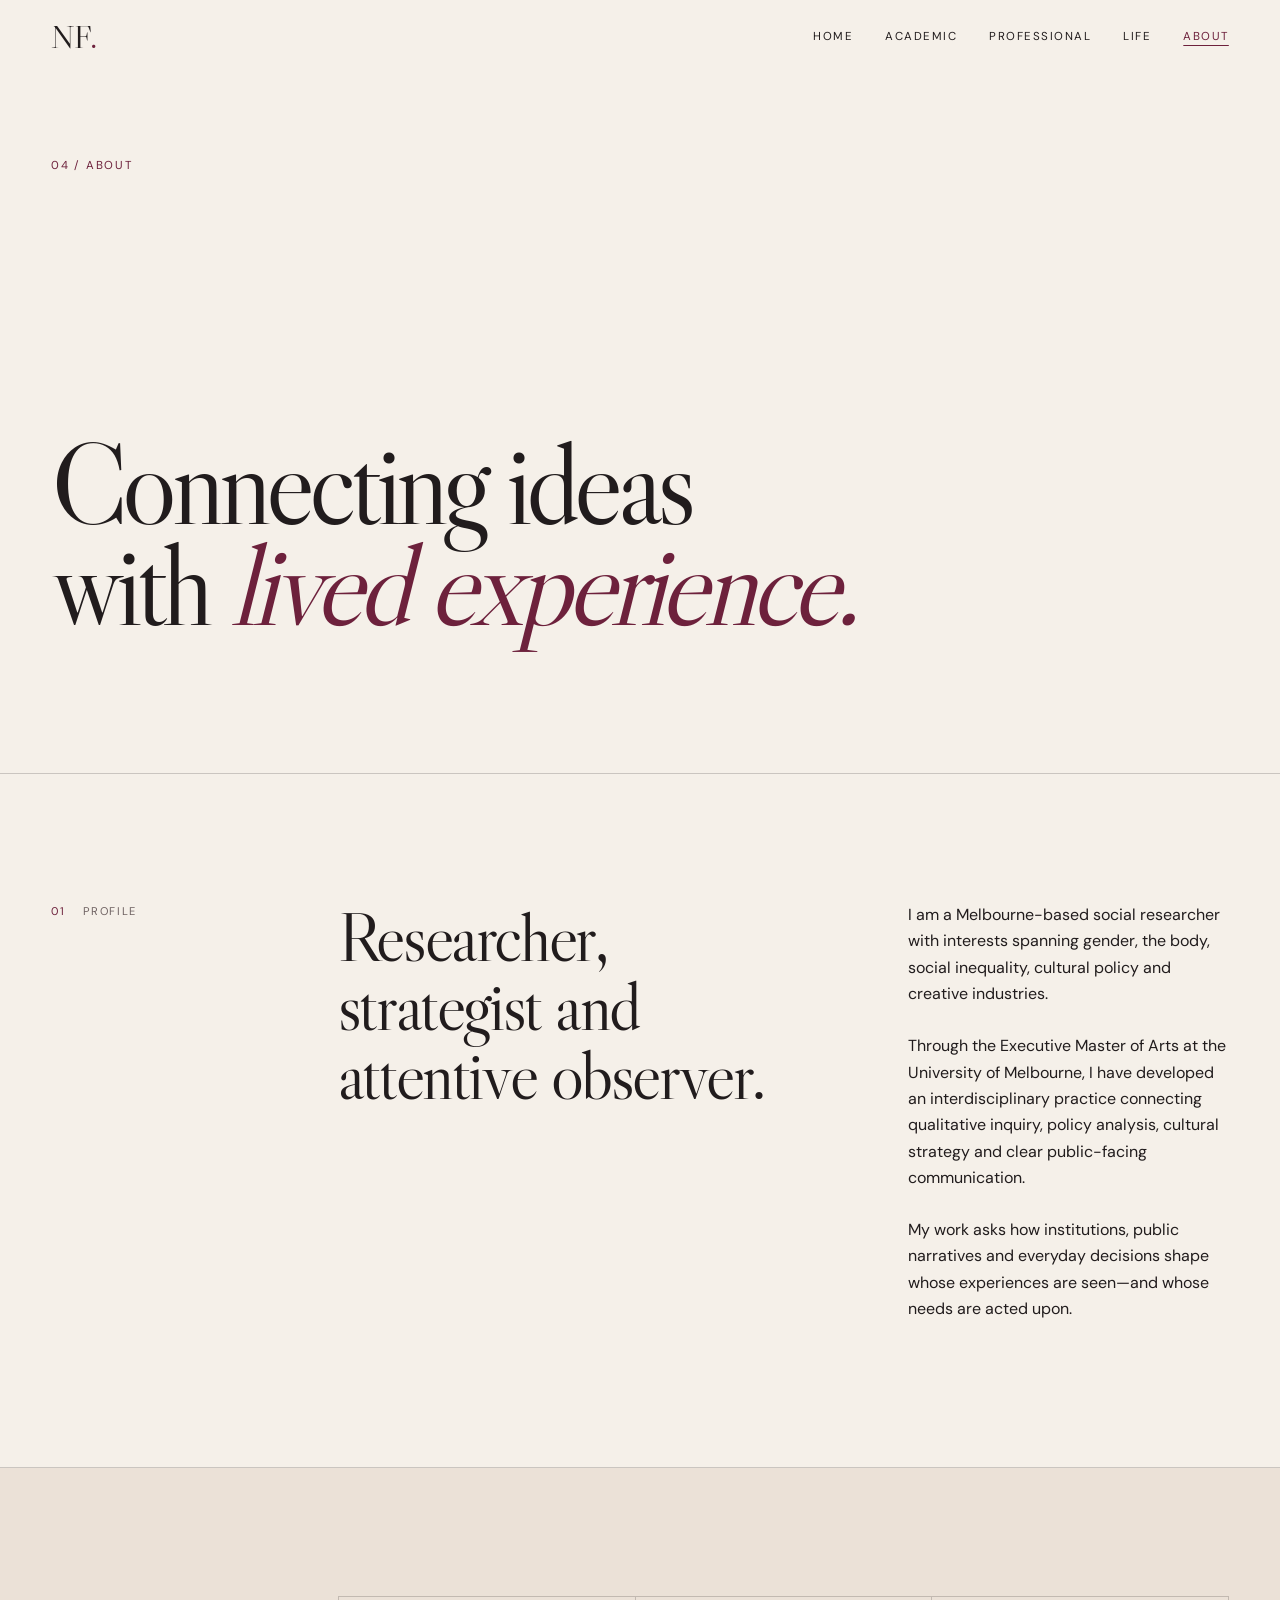
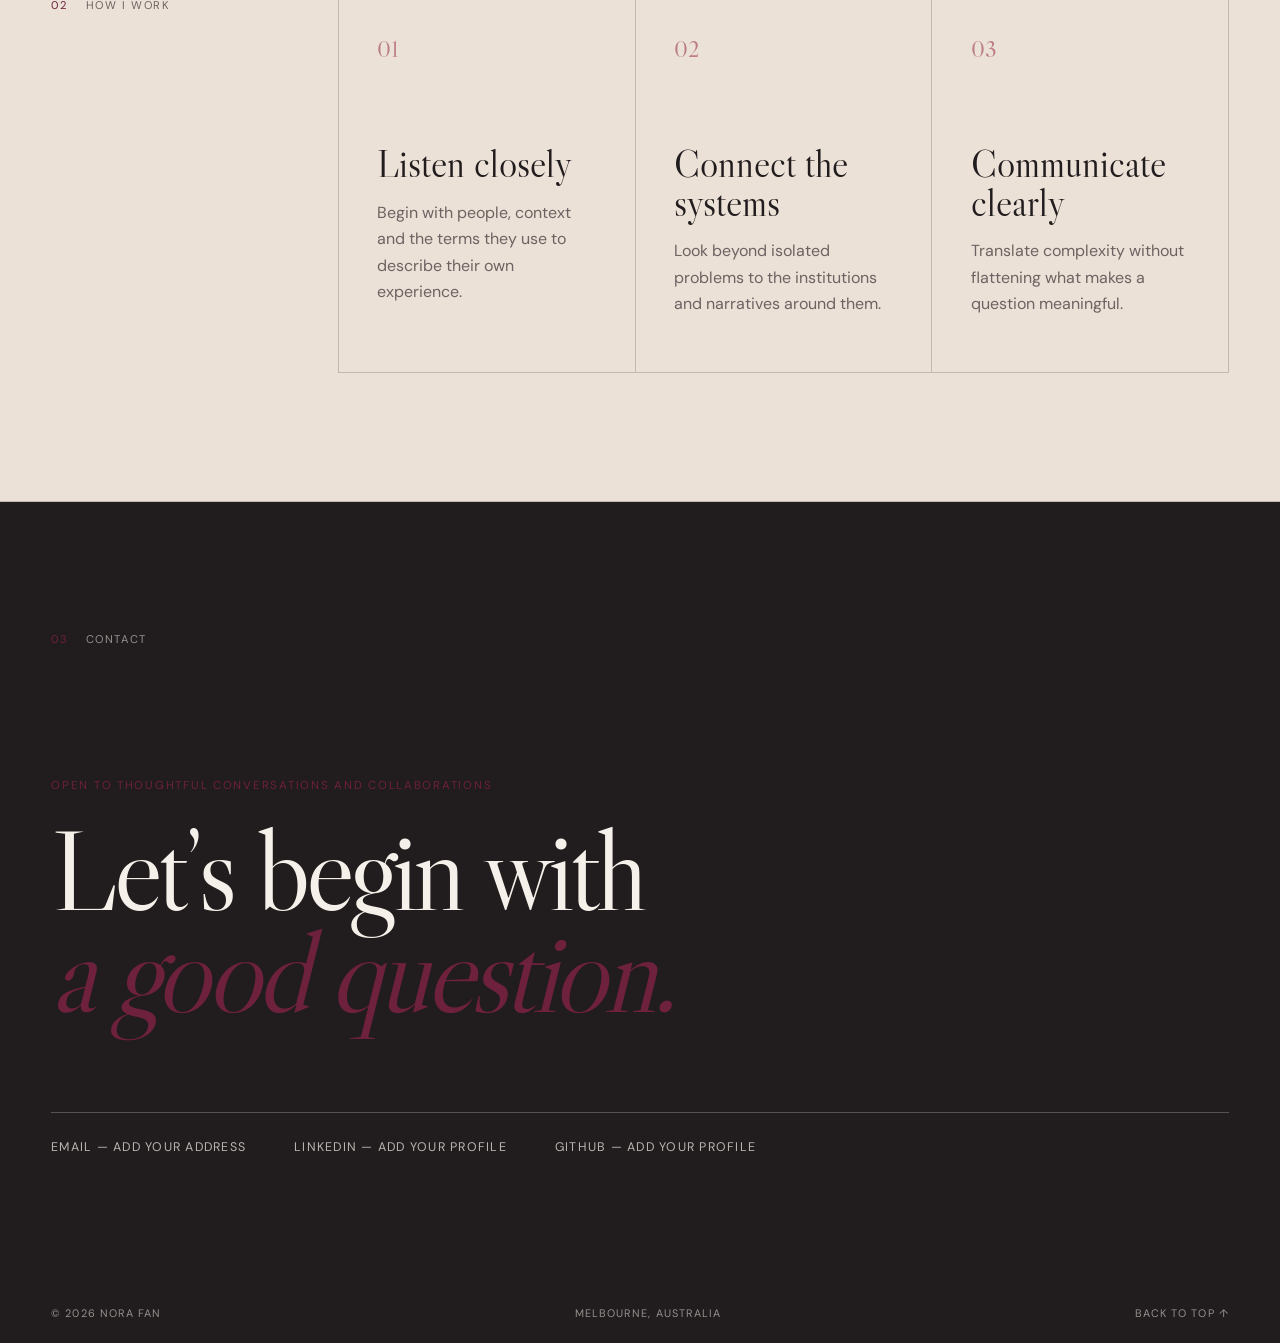
==== about.html @ f62b3ec8 "Add files via upload" ====
<!doctype html><html lang="en"><head>
  <meta charset="UTF-8"><meta name="viewport" content="width=device-width, initial-scale=1.0"><meta name="description" content="About and contact information for Nora Fan."><meta name="theme-color" content="#f5f0e9"><title>About — Nora Fan</title>
  <link rel="preconnect" href="https://fonts.googleapis.com"><link rel="preconnect" href="https://fonts.gstatic.com" crossorigin><link href="https://fonts.googleapis.com/css2?family=DM+Sans:wght@400;500;600&amp;family=Libre+Caslon+Display&amp;display=swap" rel="stylesheet"><link rel="stylesheet" href="style.css"><script src="script.js" defer></script>
</head><body class="page-about"><a class="skip-link" href="#main">Skip to content</a>
<header class="site-header" data-header><a class="wordmark" href="index.html" aria-label="Nora Fan, home">NF<span>.</span></a><button class="menu-toggle" type="button" aria-expanded="false" aria-controls="site-nav"><span class="sr-only">Open navigation</span><span></span><span></span></button><nav id="site-nav" class="site-nav" aria-label="Primary navigation"><a href="index.html">Home</a><a href="academic.html">Academic</a><a href="professional.html">Professional</a><a href="life.html">Life</a><a href="about.html" aria-current="page">About</a></nav></header>
<main id="main"><section class="page-hero" id="top"><p class="hero-kicker reveal">04 / About</p><h1 class="reveal">Connecting ideas<br>with <em>lived experience.</em></h1></section>
<section class="section"><div class="section-label reveal"><span>01</span> Profile</div><div class="section-content about-grid"><h2 class="display-title reveal">Researcher, strategist and attentive observer.</h2><div class="body-copy reveal"><p>I am a Melbourne-based social researcher with interests spanning gender, the body, social inequality, cultural policy and creative industries.</p><p>Through the Executive Master of Arts at the University of Melbourne, I have developed an interdisciplinary practice connecting qualitative inquiry, policy analysis, cultural strategy and clear public-facing communication.</p><p>My work asks how institutions, public narratives and everyday decisions shape whose experiences are seen—and whose needs are acted upon.</p></div></div></section>
<section class="section principles"><div class="section-label reveal"><span>02</span> How I work</div><div class="section-content"><div class="principle-grid"><article class="reveal"><span>01</span><h3>Listen closely</h3><p>Begin with people, context and the terms they use to describe their own experience.</p></article><article class="reveal"><span>02</span><h3>Connect the systems</h3><p>Look beyond isolated problems to the institutions and narratives around them.</p></article><article class="reveal"><span>03</span><h3>Communicate clearly</h3><p>Translate complexity without flattening what makes a question meaningful.</p></article></div></div></section>
<section class="contact" id="contact"><div class="section-label reveal"><span>03</span> Contact</div><div class="contact-main"><p class="eyebrow reveal">Open to thoughtful conversations and collaborations</p><h2 class="reveal">Let’s begin with<br><em>a good question.</em></h2><div class="contact-links reveal"><!-- TODO: Replace these labels with your real email and profile links. --><span>Email — add your address</span><span>LinkedIn — add your profile</span><span>GitHub — add your profile</span></div></div></section></main>
<footer class="site-footer"><span>© <span data-year></span> Nora Fan</span><span>Melbourne, Australia</span><a href="#top">Back to top ↑</a></footer></body></html>
---- style.css ----
:root {
  --paper: #f5f0e9;
  --paper-deep: #ebe1d7;
  --ink: #211c1d;
  --muted: #6f6262;
  --burgundy: #6d213c;
  --rose: #bc7d86;
  --line: rgba(33, 28, 29, 0.2);
  --serif: "Libre Caslon Display", Georgia, serif;
  --sans: "DM Sans", Arial, sans-serif;
  --gutter: clamp(1.25rem, 4vw, 4.5rem);
}

* { box-sizing: border-box; }
html { scroll-behavior: smooth; }
body {
  margin: 0;
  background: var(--paper);
  color: var(--ink);
  font-family: var(--sans);
  font-size: 16px;
  line-height: 1.65;
  text-rendering: optimizeLegibility;
}
body::before {
  content: "";
  position: fixed;
  inset: 0;
  pointer-events: none;
  opacity: 0.22;
  background-image: radial-gradient(rgba(33, 28, 29, .14) .45px, transparent .45px);
  background-size: 4px 4px;
  z-index: 10;
}
a { color: inherit; }
.sr-only { position: absolute; width: 1px; height: 1px; padding: 0; margin: -1px; overflow: hidden; clip: rect(0,0,0,0); white-space: nowrap; border: 0; }
.skip-link { position: fixed; left: 1rem; top: -5rem; z-index: 100; background: var(--ink); color: var(--paper); padding: .7rem 1rem; }
.skip-link:focus { top: 1rem; }

.site-header {
  position: fixed;
  top: 0;
  z-index: 20;
  width: 100%;
  min-height: 74px;
  padding: 0 var(--gutter);
  display: flex;
  align-items: center;
  justify-content: space-between;
  border-bottom: 1px solid transparent;
  transition: background .25s ease, border-color .25s ease;
}
.site-header.is-scrolled { background: rgba(245,240,233,.9); backdrop-filter: blur(12px); border-color: var(--line); }
.wordmark { font: 2rem/1 var(--serif); text-decoration: none; }
.wordmark span { color: var(--burgundy); }
.site-nav { display: flex; gap: clamp(1rem, 2.5vw, 2.5rem); }
.site-nav a { font-size: .72rem; letter-spacing: .13em; text-decoration: none; text-transform: uppercase; }
.site-nav a:hover, .site-nav a:focus-visible { color: var(--burgundy); }
.site-nav a[aria-current="page"] { color: var(--burgundy); text-decoration: underline; text-underline-offset: .45em; }
.menu-toggle { display: none; border: 0; background: transparent; padding: .5rem; }
.menu-toggle > span:not(.sr-only) { display: block; width: 24px; height: 1px; margin: 6px 0; background: var(--ink); }

.hero {
  min-height: 100svh;
  position: relative;
  padding: clamp(8rem, 16vh, 11rem) var(--gutter) 3rem;
  display: flex;
  flex-direction: column;
  justify-content: space-between;
  border-bottom: 1px solid var(--line);
}
.hero-kicker, .eyebrow { color: var(--burgundy); font-size: .72rem; letter-spacing: .15em; text-transform: uppercase; }
.hero h1 { max-width: 1200px; margin: 3rem 0; font: clamp(3.6rem, 8.2vw, 8.8rem)/.9 var(--serif); letter-spacing: -.045em; }
.hero h1 em, .contact h2 em { color: var(--burgundy); font-weight: 400; }
.hero-footer { display: flex; align-items: end; justify-content: space-between; gap: 2rem; width: 78%; }
.hero-footer p { max-width: 520px; margin: 0; font-size: clamp(1rem, 1.4vw, 1.25rem); }
.text-link { text-underline-offset: .3em; white-space: nowrap; }
.hero-index { position: absolute; right: var(--gutter); bottom: 2.8rem; color: var(--muted); font-size: .7rem; letter-spacing: .12em; }

/* Multi-page platform */
.platform-hero, .page-hero {
  min-height: 86svh;
  padding: clamp(8rem, 16vh, 11rem) var(--gutter) clamp(3rem, 7vw, 6rem);
  display: flex;
  flex-direction: column;
  justify-content: space-between;
  border-bottom: 1px solid var(--line);
}
.platform-hero h1, .page-hero h1 {
  max-width: 1250px;
  margin: 3rem 0;
  font: clamp(4rem, 9vw, 10rem)/.88 var(--serif);
  letter-spacing: -.05em;
}
.platform-hero h1 em, .page-hero h1 em, .next-chapter h2 em { color: var(--burgundy); font-weight: 400; }
.platform-intro { width: min(100%, 750px); margin-left: auto; display: flex; justify-content: space-between; gap: 2rem; align-items: end; }
.platform-intro p, .page-lede { margin: 0; max-width: 620px; font-size: clamp(1.05rem, 1.6vw, 1.35rem); }
.platform-intro span { color: var(--muted); white-space: nowrap; font-size: .75rem; text-transform: uppercase; letter-spacing: .1em; }
.page-lede { margin-left: auto; }

.worlds { display: grid; grid-template-columns: repeat(3, 1fr); }
.world-card { min-height: 75svh; padding: clamp(1.5rem, 3vw, 3rem); display: flex; flex-direction: column; border-right: 1px solid var(--line); text-decoration: none; transition: transform .3s ease, background .3s ease; }
.world-card:last-child { border-right: 0; }
.world-card:hover { transform: translateY(-8px); }
.world-number, .world-label, .world-enter { font-size: .68rem; letter-spacing: .13em; text-transform: uppercase; }
.world-number { color: var(--muted); }
.world-label { margin-top: 1rem; color: var(--burgundy); }
.world-card h2 { margin: auto 0 1.5rem; font: clamp(2.8rem, 4.5vw, 5rem)/.96 var(--serif); letter-spacing: -.035em; }
.world-card p { max-width: 390px; color: var(--muted); }
.world-enter { display: flex; justify-content: space-between; align-items: center; padding-top: 1.5rem; margin-top: 2rem; border-top: 1px solid currentColor; }
.world-enter b { font: 1.4rem var(--serif); }
.world-academic { background: var(--paper); }
.world-professional { background: var(--burgundy); color: var(--paper); }
.world-professional .world-number, .world-professional p { color: rgba(245,240,233,.68); }
.world-professional .world-label { color: #e1b1b7; }
.world-life { background: #ded9c8; }
.home-about { background: var(--paper-deep); }

.page-professional .page-hero em { color: var(--rose); }
.page-life { --paper: #e8e4d5; --paper-deep: #ded9c8; --burgundy: #6b513e; --rose: #8b7460; }
.page-life .site-header.is-scrolled { background: rgba(232,228,213,.92); }
.life-hero { background: var(--paper-deep); }
.large-copy { max-width: 900px; margin: 0; font: clamp(1.8rem, 3.2vw, 3.4rem)/1.2 var(--serif); }
.notes-section { display: grid; grid-template-columns: 1.2fr 1fr; }
.note-placeholder { min-height: 650px; padding: clamp(2rem, 5vw, 5rem); background: #6b513e; color: var(--paper); display: flex; flex-direction: column; }
.note-placeholder > span, .note-themes span { font-size: .68rem; letter-spacing: .13em; text-transform: uppercase; opacity: .7; }
.note-placeholder h2 { margin: auto 0 2rem; font: clamp(3.4rem, 6vw, 7rem)/.92 var(--serif); }
.note-placeholder p { opacity: .7; }
.note-themes { background: var(--paper-deep); padding: clamp(2rem, 5vw, 5rem); }
.note-themes article { padding: 2rem 0; border-top: 1px solid var(--line); }
.note-themes article:last-child { border-bottom: 1px solid var(--line); }
.note-themes h3 { margin: .5rem 0; font: clamp(2rem, 3vw, 3.5rem) var(--serif); }
.note-themes p { margin: 0; color: var(--muted); }

.principles { background: var(--paper-deep); }
.principle-grid { display: grid; grid-template-columns: repeat(3, 1fr); border-top: 1px solid var(--line); border-left: 1px solid var(--line); }
.principle-grid article { min-height: 320px; padding: clamp(1.5rem, 3vw, 3rem); border-right: 1px solid var(--line); border-bottom: 1px solid var(--line); }
.principle-grid span { color: var(--rose); font: 1.4rem var(--serif); }
.principle-grid h3 { margin: 5rem 0 1rem; font: clamp(2rem, 3vw, 3.4rem)/1 var(--serif); }
.principle-grid p { color: var(--muted); }
.next-chapter { padding: clamp(5rem, 10vw, 10rem) var(--gutter); background: var(--ink); color: var(--paper); }
.next-chapter h2 { margin: 1.5rem 0 3rem; font: clamp(3.5rem, 7vw, 8rem)/.92 var(--serif); }
.button-light { border-color: var(--paper); }
.button-light:hover { background: var(--paper); color: var(--ink); }

.section { display: grid; grid-template-columns: minmax(150px, 1fr) minmax(0, 4fr); gap: clamp(2rem, 5vw, 7rem); padding: clamp(5rem, 10vw, 10rem) var(--gutter); border-bottom: 1px solid var(--line); }
.section-label { color: var(--muted); font-size: .7rem; letter-spacing: .14em; text-transform: uppercase; }
.section-label span { display: inline-block; color: var(--burgundy); margin-right: .8rem; }
.section-content { min-width: 0; }
.display-title { max-width: 1000px; margin: 0 0 clamp(3rem, 6vw, 6rem); font: clamp(2.7rem, 5.4vw, 6rem)/1 var(--serif); letter-spacing: -.035em; }
.about-grid { display: grid; grid-template-columns: 1.5fr 1fr; gap: clamp(3rem, 7vw, 8rem); }
.about-grid .display-title { margin: 0; }
.body-copy { max-width: 600px; }
.body-copy p:first-child { margin-top: 0; }
.body-copy p + p { margin-top: 1.6rem; }

.interests { background: var(--paper-deep); }
.interest-list { list-style: none; padding: 0; margin: 0; }
.interest-list li { display: grid; grid-template-columns: 65px 1.2fr 1fr; align-items: baseline; gap: 2rem; padding: 2rem 0; border-top: 1px solid var(--line); }
.interest-list li:last-child { border-bottom: 1px solid var(--line); }
.item-number { color: var(--rose); font: 1.5rem var(--serif); }
.interest-list h3 { margin: 0; font: clamp(1.8rem, 3vw, 3.5rem)/1.1 var(--serif); }
.interest-list p { color: var(--muted); margin: 0; max-width: 400px; }

.research-list { border-top: 1px solid var(--line); }
.research-card { position: relative; padding: clamp(2rem, 5vw, 4.5rem) 0; border-bottom: 1px solid var(--line); }
.research-meta, .project-top { display: flex; justify-content: space-between; gap: 1rem; color: var(--burgundy); font-size: .68rem; letter-spacing: .12em; text-transform: uppercase; }
.research-card h3 { max-width: 900px; margin: 1.5rem 0; font: clamp(2rem, 4.2vw, 4.5rem)/1.02 var(--serif); letter-spacing: -.025em; }
.research-card p { max-width: 650px; margin: 0 0 0 auto; color: var(--muted); }

.projects { background: var(--burgundy); color: var(--paper); }
.projects .section-label, .projects .content-note { color: rgba(245,240,233,.68); }
.projects .section-label span, .projects .project-top { color: #dfadb3; }
.project-grid { display: grid; grid-template-columns: repeat(2, 1fr); border-top: 1px solid rgba(245,240,233,.25); border-left: 1px solid rgba(245,240,233,.25); }
.project-card { min-height: 320px; padding: clamp(1.5rem, 3vw, 3rem); display: flex; flex-direction: column; justify-content: space-between; border-right: 1px solid rgba(245,240,233,.25); border-bottom: 1px solid rgba(245,240,233,.25); transition: background .25s ease, color .25s ease; }
.project-card:hover { background: var(--paper); color: var(--ink); }
.project-card h3 { margin: auto 0 1.5rem; font: clamp(2rem, 3.5vw, 4rem)/1 var(--serif); }
.project-card p { margin: 0; max-width: 460px; color: inherit; opacity: .75; }
.content-note { margin: 1.5rem 0 0; font-size: .78rem; }

.experience-grid { display: grid; grid-template-columns: 1.2fr 1fr; gap: clamp(3rem, 7vw, 8rem); }
.experience-grid .display-title { margin-bottom: 0; }
.skills > div { padding: 1.25rem 0; border-top: 1px solid var(--line); }
.skills > div:last-child { border-bottom: 1px solid var(--line); }
.skills h3 { margin: 0 0 .5rem; color: var(--burgundy); font: 1.6rem var(--serif); }
.skills p { margin: 0; color: var(--muted); }

.cv-section { background: var(--paper-deep); }
.cv-layout { display: grid; grid-template-columns: 1fr auto; align-items: center; gap: 2rem; }
.cv-layout h2 { margin: 0; max-width: 850px; font: clamp(2.5rem, 4.8vw, 5.5rem)/1 var(--serif); }
.button { display: inline-flex; gap: 2rem; align-items: center; padding: 1rem 1.25rem; border: 1px solid var(--ink); text-decoration: none; text-transform: uppercase; letter-spacing: .12em; font-size: .68rem; }
.button:not(.is-disabled):hover { background: var(--ink); color: var(--paper); }
.is-disabled { opacity: .45; cursor: not-allowed; }
.cv-note { grid-column: 2; margin: -1rem 0 0; color: var(--muted); font-size: .72rem; }

.contact { min-height: 80svh; padding: clamp(5rem, 10vw, 9rem) var(--gutter); background: var(--ink); color: var(--paper); }
.contact .section-label { color: rgba(245,240,233,.55); }
.contact-main { margin-top: clamp(4rem, 10vw, 9rem); }
.contact h2 { margin: 1.5rem 0 clamp(3rem, 7vw, 6rem); font: clamp(4rem, 9vw, 10rem)/.88 var(--serif); letter-spacing: -.04em; }
.contact-links { display: flex; flex-wrap: wrap; gap: 1rem 3rem; padding-top: 1.5rem; border-top: 1px solid rgba(245,240,233,.25); color: rgba(245,240,233,.72); font-size: .78rem; text-transform: uppercase; letter-spacing: .1em; }
.site-footer { padding: 1.25rem var(--gutter); background: var(--ink); color: rgba(245,240,233,.55); display: flex; justify-content: space-between; gap: 1rem; font-size: .68rem; letter-spacing: .1em; text-transform: uppercase; }
.site-footer a { text-decoration: none; }

.reveal { opacity: 0; transform: translateY(18px); transition: opacity .7s ease, transform .7s ease; }
.reveal.is-visible { opacity: 1; transform: none; }

@media (max-width: 820px) {
  .menu-toggle { display: block; z-index: 2; }
  .site-nav { position: fixed; inset: 0; padding: 8rem var(--gutter) 3rem; background: var(--paper); flex-direction: column; gap: 1.6rem; transform: translateY(-105%); transition: transform .3s ease; }
  .site-nav a { font: 2.5rem var(--serif); text-transform: none; letter-spacing: 0; }
  .site-header.menu-open .site-nav { transform: none; }
  .site-header.menu-open .menu-toggle span:nth-child(2) { transform: translateY(3.5px) rotate(45deg); }
  .site-header.menu-open .menu-toggle span:nth-child(3) { transform: translateY(-3.5px) rotate(-45deg); }
  .hero h1 { font-size: clamp(3.4rem, 14vw, 6.5rem); }
  .hero-footer { width: 100%; align-items: start; flex-direction: column; }
  .hero-index { display: none; }
  .section { grid-template-columns: 1fr; }
  .about-grid, .experience-grid { grid-template-columns: 1fr; }
  .about-grid .display-title { margin-bottom: 1rem; }
  .interest-list li { grid-template-columns: 45px 1fr; gap: 1rem; }
  .interest-list p { grid-column: 2; }
  .cv-layout { grid-template-columns: 1fr; }
  .cv-note { grid-column: 1; margin-top: -1rem; }
  .worlds { grid-template-columns: 1fr; }
  .world-card { min-height: 580px; border-right: 0; border-bottom: 1px solid var(--line); }
  .platform-intro { margin-left: 0; align-items: start; flex-direction: column; }
  .notes-section { grid-template-columns: 1fr; }
  .principle-grid { grid-template-columns: 1fr; }
}

@media (max-width: 560px) {
  .hero { min-height: 92svh; }
  .project-grid { grid-template-columns: 1fr; }
  .project-card { min-height: 280px; }
  .research-meta { flex-direction: column; }
  .site-footer { flex-direction: column; }
  .platform-hero, .page-hero { min-height: 78svh; }
  .platform-hero h1, .page-hero h1 { font-size: clamp(3.6rem, 16vw, 6rem); }
  .world-card { min-height: 500px; }
}

@media (prefers-reduced-motion: reduce) {
  html { scroll-behavior: auto; }
  *, *::before, *::after { animation-duration: .01ms !important; transition-duration: .01ms !important; }
  .reveal { opacity: 1; transform: none; }
}
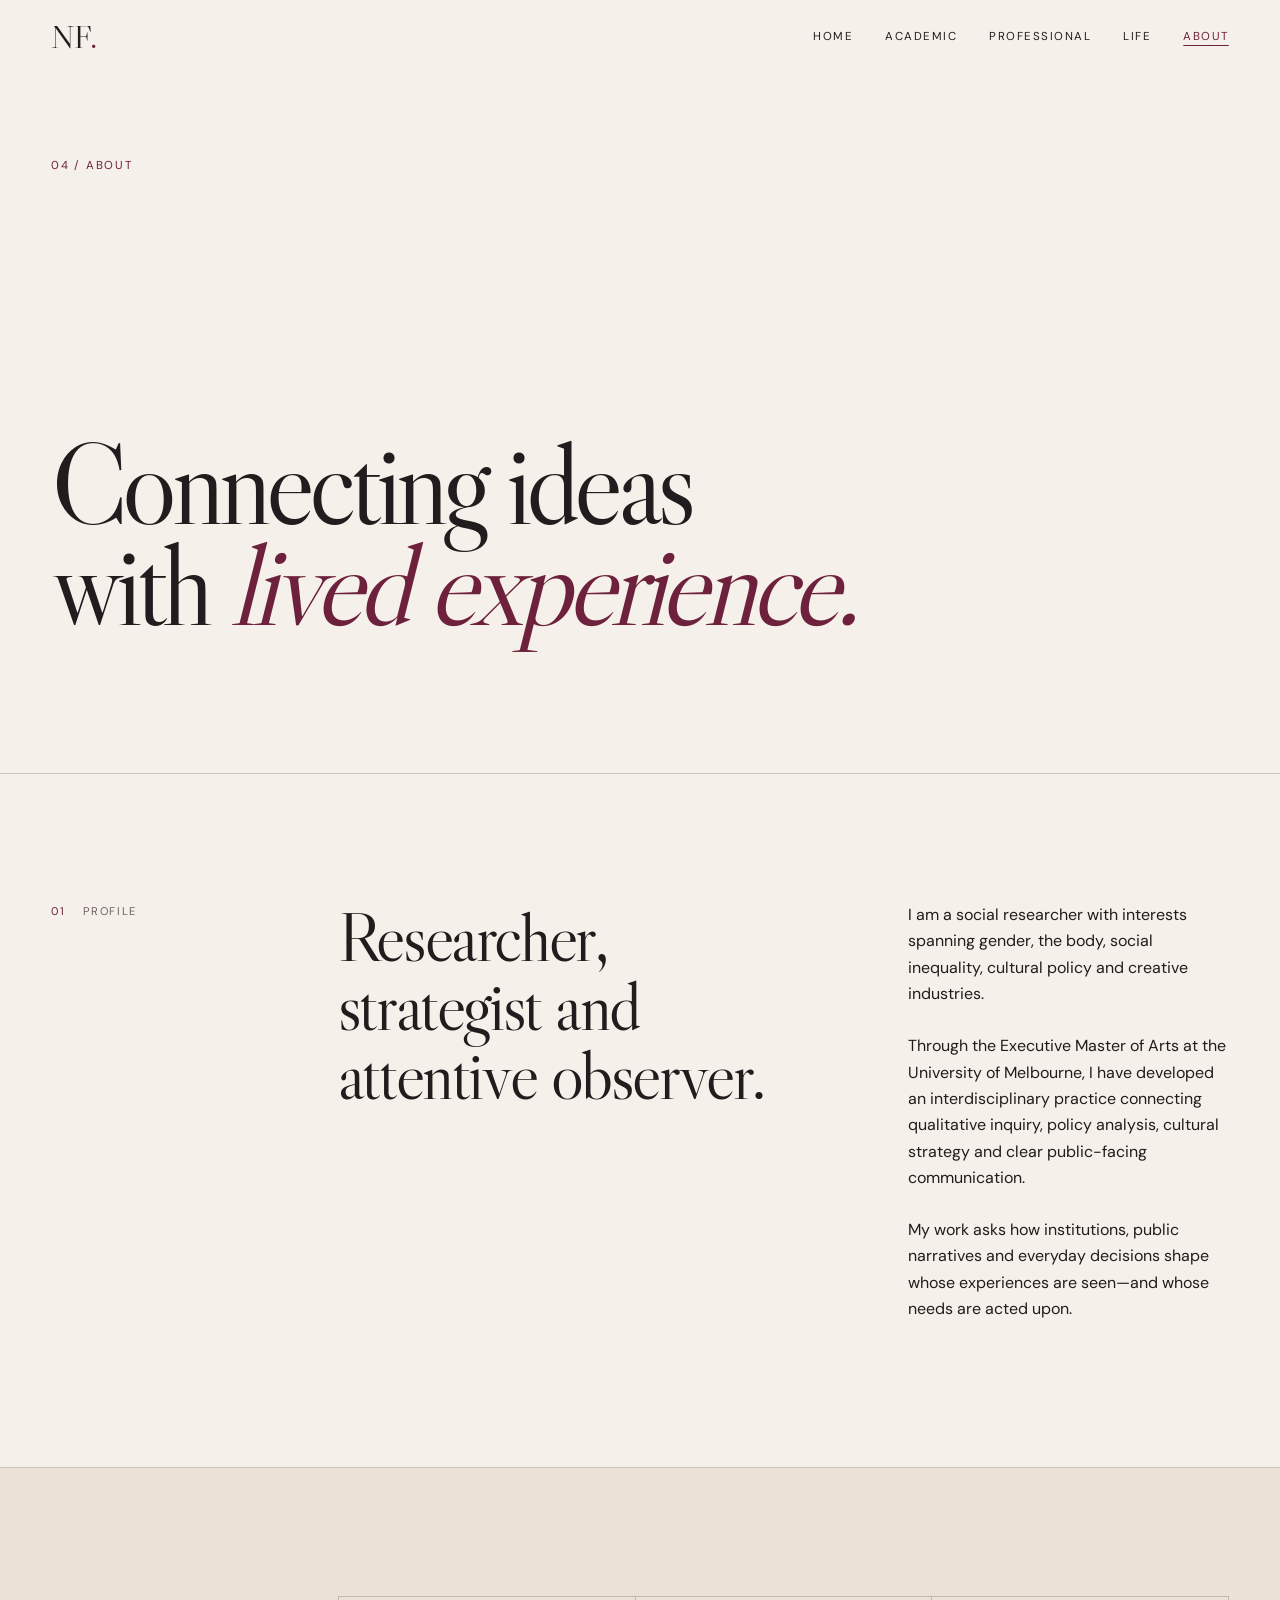
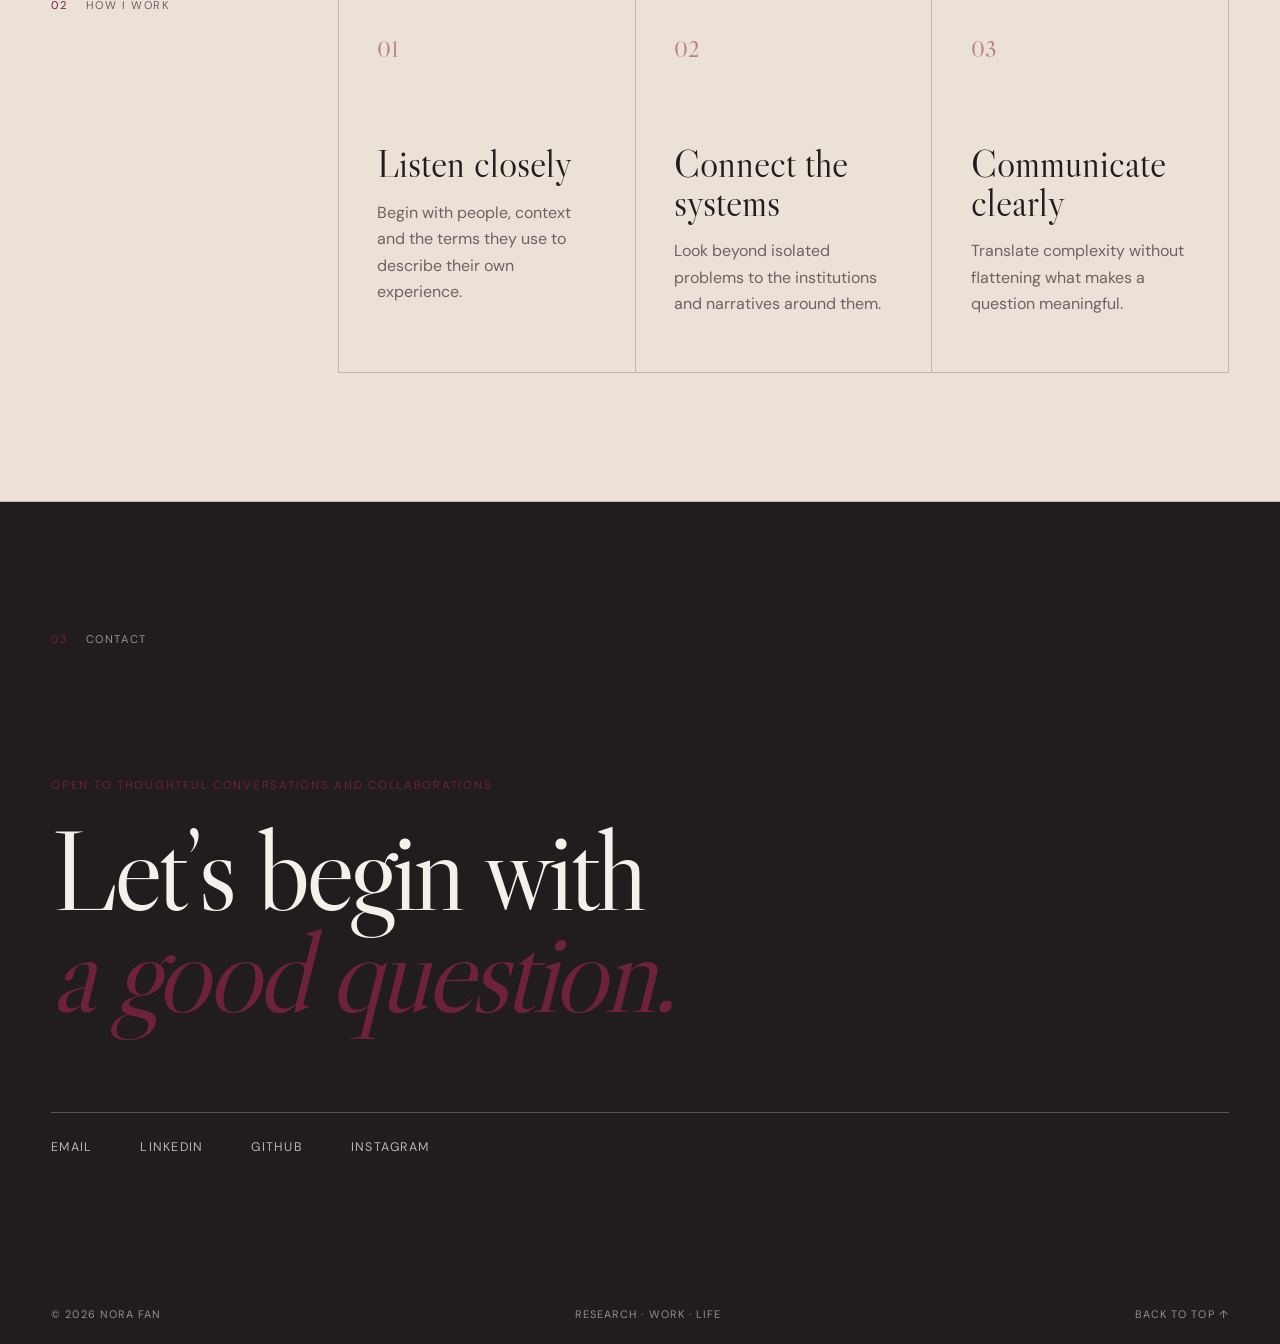
==== commit 97f526a9: "Add files via upload" ====
--- a/about.html
+++ b/about.html
@@ -4,7 +4,7 @@
 </head><body class="page-about"><a class="skip-link" href="#main">Skip to content</a>
 <header class="site-header" data-header><a class="wordmark" href="index.html" aria-label="Nora Fan, home">NF<span>.</span></a><button class="menu-toggle" type="button" aria-expanded="false" aria-controls="site-nav"><span class="sr-only">Open navigation</span><span></span><span></span></button><nav id="site-nav" class="site-nav" aria-label="Primary navigation"><a href="index.html">Home</a><a href="academic.html">Academic</a><a href="professional.html">Professional</a><a href="life.html">Life</a><a href="about.html" aria-current="page">About</a></nav></header>
 <main id="main"><section class="page-hero" id="top"><p class="hero-kicker reveal">04 / About</p><h1 class="reveal">Connecting ideas<br>with <em>lived experience.</em></h1></section>
-<section class="section"><div class="section-label reveal"><span>01</span> Profile</div><div class="section-content about-grid"><h2 class="display-title reveal">Researcher, strategist and attentive observer.</h2><div class="body-copy reveal"><p>I am a Melbourne-based social researcher with interests spanning gender, the body, social inequality, cultural policy and creative industries.</p><p>Through the Executive Master of Arts at the University of Melbourne, I have developed an interdisciplinary practice connecting qualitative inquiry, policy analysis, cultural strategy and clear public-facing communication.</p><p>My work asks how institutions, public narratives and everyday decisions shape whose experiences are seen—and whose needs are acted upon.</p></div></div></section>
+<section class="section"><div class="section-label reveal"><span>01</span> Profile</div><div class="section-content about-grid"><h2 class="display-title reveal">Researcher, strategist and attentive observer.</h2><div class="body-copy reveal"><p>I am a social researcher with interests spanning gender, the body, social inequality, cultural policy and creative industries.</p><p>Through the Executive Master of Arts at the University of Melbourne, I have developed an interdisciplinary practice connecting qualitative inquiry, policy analysis, cultural strategy and clear public-facing communication.</p><p>My work asks how institutions, public narratives and everyday decisions shape whose experiences are seen—and whose needs are acted upon.</p></div></div></section>
 <section class="section principles"><div class="section-label reveal"><span>02</span> How I work</div><div class="section-content"><div class="principle-grid"><article class="reveal"><span>01</span><h3>Listen closely</h3><p>Begin with people, context and the terms they use to describe their own experience.</p></article><article class="reveal"><span>02</span><h3>Connect the systems</h3><p>Look beyond isolated problems to the institutions and narratives around them.</p></article><article class="reveal"><span>03</span><h3>Communicate clearly</h3><p>Translate complexity without flattening what makes a question meaningful.</p></article></div></div></section>
-<section class="contact" id="contact"><div class="section-label reveal"><span>03</span> Contact</div><div class="contact-main"><p class="eyebrow reveal">Open to thoughtful conversations and collaborations</p><h2 class="reveal">Let’s begin with<br><em>a good question.</em></h2><div class="contact-links reveal"><!-- TODO: Replace these labels with your real email and profile links. --><span>Email — add your address</span><span>LinkedIn — add your profile</span><span>GitHub — add your profile</span></div></div></section></main>
-<footer class="site-footer"><span>© <span data-year></span> Nora Fan</span><span>Melbourne, Australia</span><a href="#top">Back to top ↑</a></footer></body></html>
+<section class="contact" id="contact"><div class="section-label reveal"><span>03</span> Contact</div><div class="contact-main"><p class="eyebrow reveal">Open to thoughtful conversations and collaborations</p><h2 class="reveal">Let’s begin with<br><em>a good question.</em></h2><div class="contact-links reveal"><a href="mailto:noraffan11@gmail.com">Email</a><a href="https://www.linkedin.com/in/xuanchen-fan-882974358" target="_blank" rel="noopener noreferrer">LinkedIn</a><a href="https://github.com/Nora-Xuanchen-Fan" target="_blank" rel="noopener noreferrer">GitHub</a><a href="https://www.instagram.com/nora.fanfan/" target="_blank" rel="noopener noreferrer">Instagram</a></div></div></section></main>
+<footer class="site-footer"><span>© <span data-year></span> Nora Fan</span><span>Research · Work · Life</span><a href="#top">Back to top ↑</a></footer></body></html>
--- a/style.css
+++ b/style.css
@@ -198,6 +198,8 @@
 .contact-main { margin-top: clamp(4rem, 10vw, 9rem); }
 .contact h2 { margin: 1.5rem 0 clamp(3rem, 7vw, 6rem); font: clamp(4rem, 9vw, 10rem)/.88 var(--serif); letter-spacing: -.04em; }
 .contact-links { display: flex; flex-wrap: wrap; gap: 1rem 3rem; padding-top: 1.5rem; border-top: 1px solid rgba(245,240,233,.25); color: rgba(245,240,233,.72); font-size: .78rem; text-transform: uppercase; letter-spacing: .1em; }
+.contact-links a { text-decoration: none; border-bottom: 1px solid transparent; }
+.contact-links a:hover, .contact-links a:focus-visible { color: var(--paper); border-color: currentColor; }
 .site-footer { padding: 1.25rem var(--gutter); background: var(--ink); color: rgba(245,240,233,.55); display: flex; justify-content: space-between; gap: 1rem; font-size: .68rem; letter-spacing: .1em; text-transform: uppercase; }
 .site-footer a { text-decoration: none; }
 
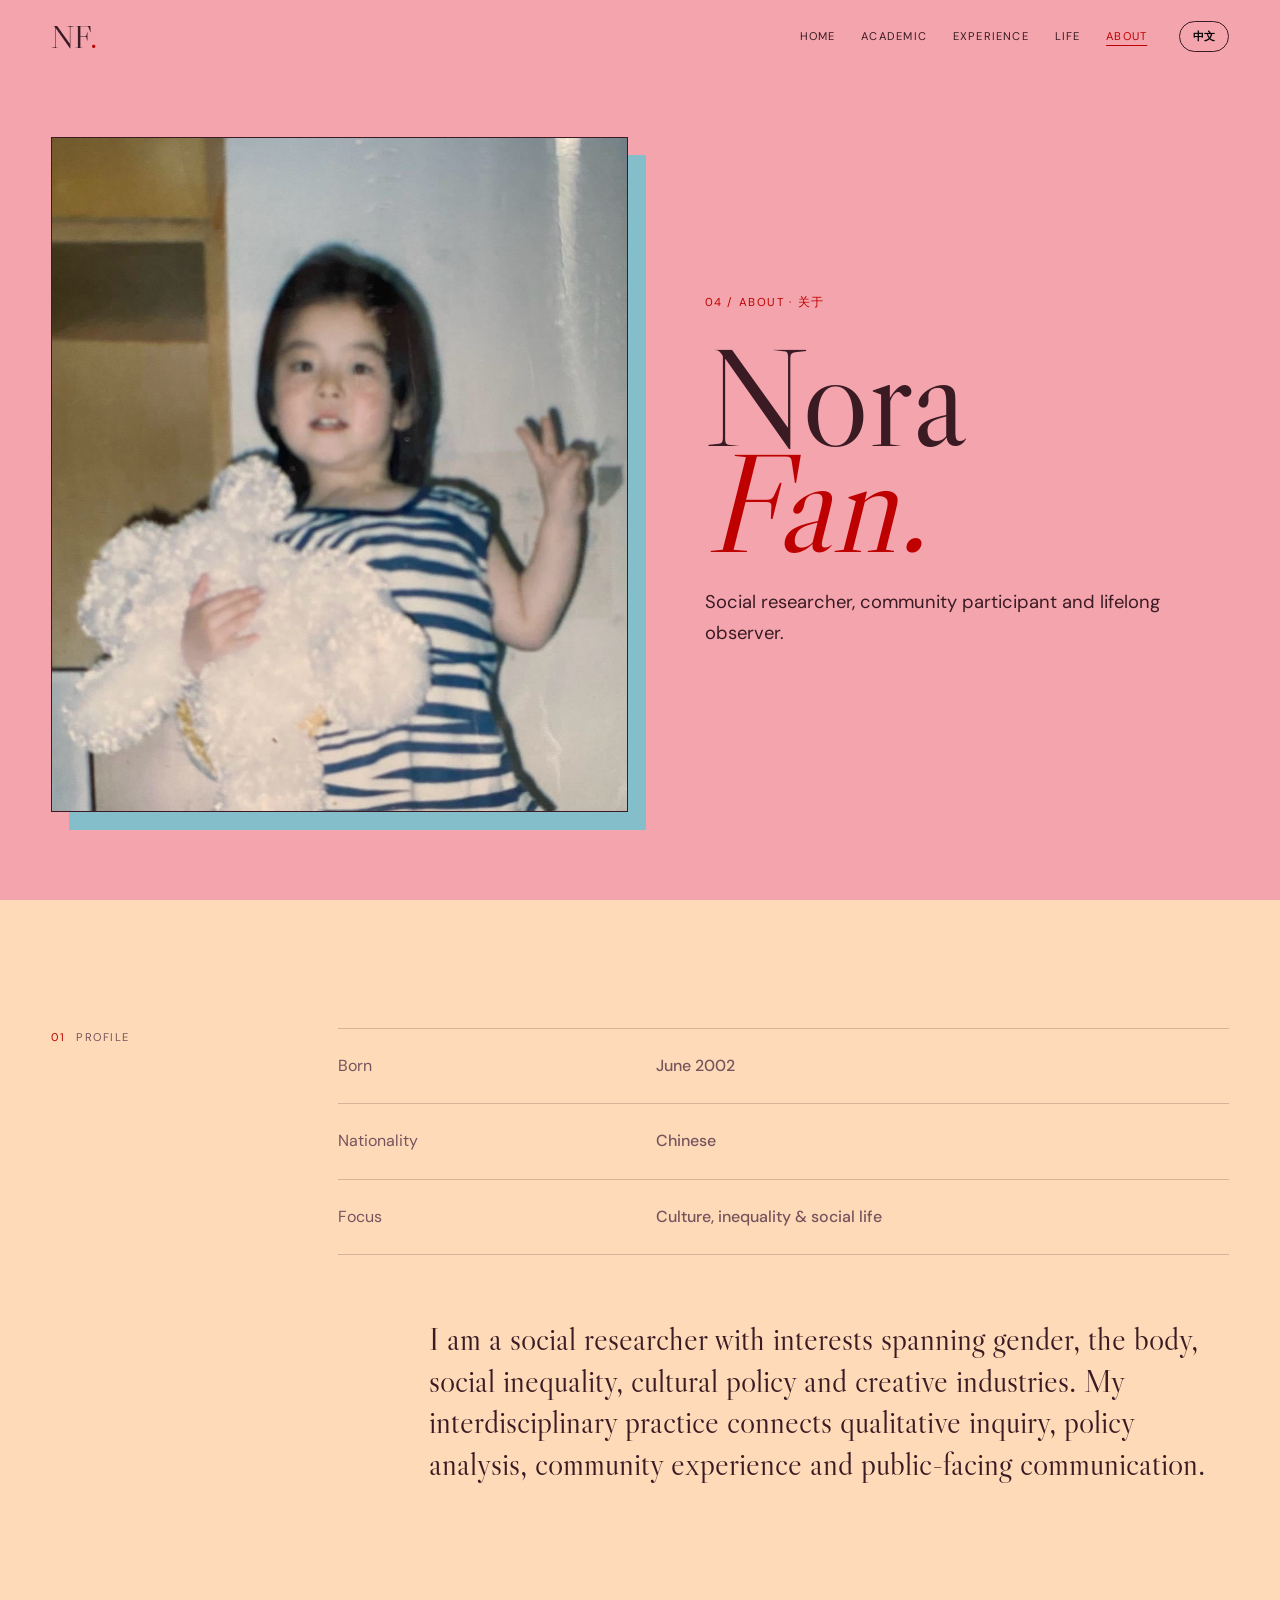
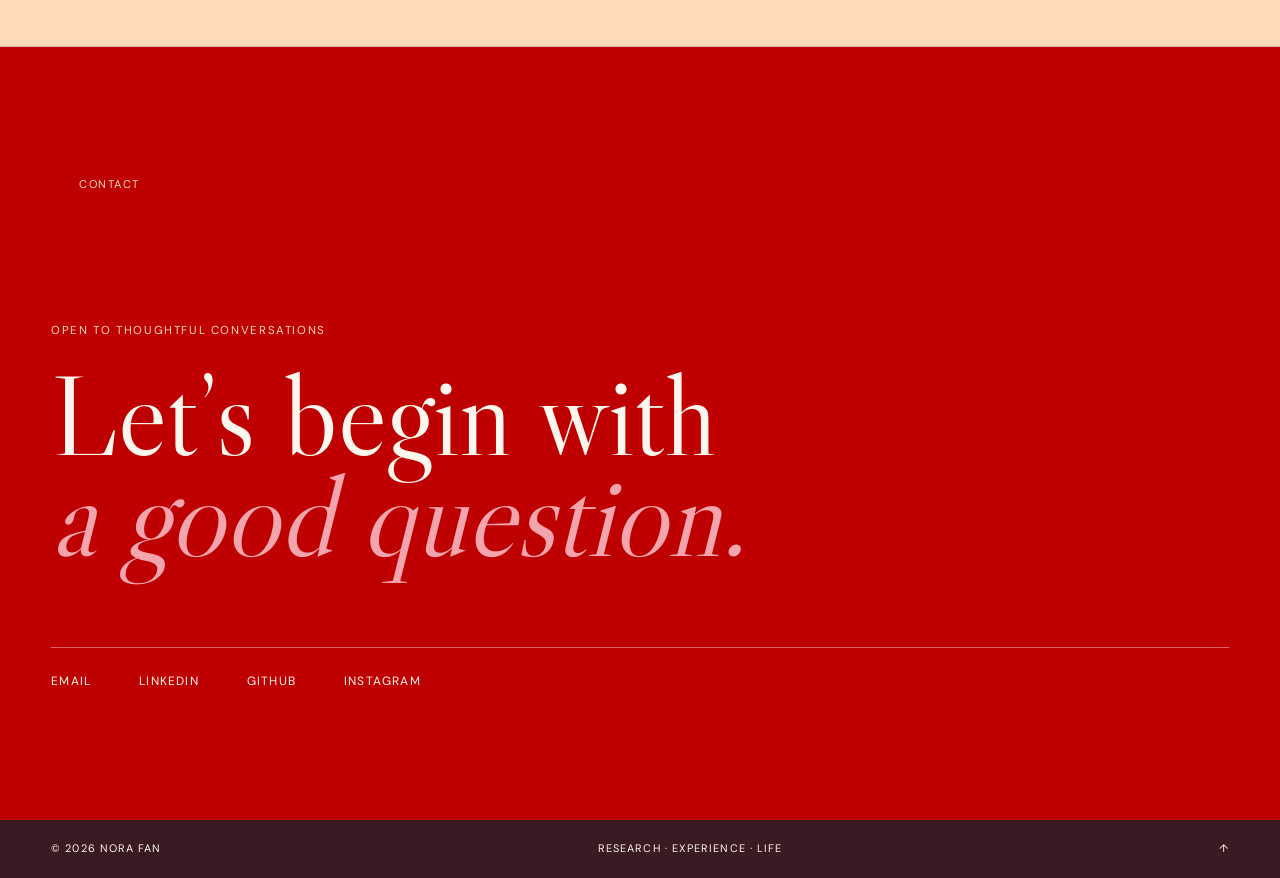
==== commit b313ef3c: "Add files via upload" ====
--- a/about.html
+++ b/about.html
@@ -1,10 +1,5 @@
-<!doctype html><html lang="en"><head>
-  <meta charset="UTF-8"><meta name="viewport" content="width=device-width, initial-scale=1.0"><meta name="description" content="About and contact information for Nora Fan."><meta name="theme-color" content="#f5f0e9"><title>About — Nora Fan</title>
-  <link rel="preconnect" href="https://fonts.googleapis.com"><link rel="preconnect" href="https://fonts.gstatic.com" crossorigin><link href="https://fonts.googleapis.com/css2?family=DM+Sans:wght@400;500;600&amp;family=Libre+Caslon+Display&amp;display=swap" rel="stylesheet"><link rel="stylesheet" href="style.css"><script src="script.js" defer></script>
-</head><body class="page-about"><a class="skip-link" href="#main">Skip to content</a>
-<header class="site-header" data-header><a class="wordmark" href="index.html" aria-label="Nora Fan, home">NF<span>.</span></a><button class="menu-toggle" type="button" aria-expanded="false" aria-controls="site-nav"><span class="sr-only">Open navigation</span><span></span><span></span></button><nav id="site-nav" class="site-nav" aria-label="Primary navigation"><a href="index.html">Home</a><a href="academic.html">Academic</a><a href="professional.html">Professional</a><a href="life.html">Life</a><a href="about.html" aria-current="page">About</a></nav></header>
-<main id="main"><section class="page-hero" id="top"><p class="hero-kicker reveal">04 / About</p><h1 class="reveal">Connecting ideas<br>with <em>lived experience.</em></h1></section>
-<section class="section"><div class="section-label reveal"><span>01</span> Profile</div><div class="section-content about-grid"><h2 class="display-title reveal">Researcher, strategist and attentive observer.</h2><div class="body-copy reveal"><p>I am a social researcher with interests spanning gender, the body, social inequality, cultural policy and creative industries.</p><p>Through the Executive Master of Arts at the University of Melbourne, I have developed an interdisciplinary practice connecting qualitative inquiry, policy analysis, cultural strategy and clear public-facing communication.</p><p>My work asks how institutions, public narratives and everyday decisions shape whose experiences are seen—and whose needs are acted upon.</p></div></div></section>
-<section class="section principles"><div class="section-label reveal"><span>02</span> How I work</div><div class="section-content"><div class="principle-grid"><article class="reveal"><span>01</span><h3>Listen closely</h3><p>Begin with people, context and the terms they use to describe their own experience.</p></article><article class="reveal"><span>02</span><h3>Connect the systems</h3><p>Look beyond isolated problems to the institutions and narratives around them.</p></article><article class="reveal"><span>03</span><h3>Communicate clearly</h3><p>Translate complexity without flattening what makes a question meaningful.</p></article></div></div></section>
-<section class="contact" id="contact"><div class="section-label reveal"><span>03</span> Contact</div><div class="contact-main"><p class="eyebrow reveal">Open to thoughtful conversations and collaborations</p><h2 class="reveal">Let’s begin with<br><em>a good question.</em></h2><div class="contact-links reveal"><a href="mailto:noraffan11@gmail.com">Email</a><a href="https://www.linkedin.com/in/xuanchen-fan-882974358" target="_blank" rel="noopener noreferrer">LinkedIn</a><a href="https://github.com/Nora-Xuanchen-Fan" target="_blank" rel="noopener noreferrer">GitHub</a><a href="https://www.instagram.com/nora.fanfan/" target="_blank" rel="noopener noreferrer">Instagram</a></div></div></section></main>
-<footer class="site-footer"><span>© <span data-year></span> Nora Fan</span><span>Research · Work · Life</span><a href="#top">Back to top ↑</a></footer></body></html>
+<!doctype html><html lang="en"><head><meta charset="UTF-8"><meta name="viewport" content="width=device-width,initial-scale=1"><meta name="description" content="About and contact Nora Fan."><meta name="theme-color" content="#F3A4AC"><title>About — Nora Fan</title><link rel="preconnect" href="https://fonts.googleapis.com"><link rel="preconnect" href="https://fonts.gstatic.com" crossorigin><link href="https://fonts.googleapis.com/css2?family=DM+Sans:wght@400;500;600&amp;family=Libre+Caslon+Display&amp;family=Noto+Serif+SC:wght@500;700&amp;display=swap" rel="stylesheet"><link rel="stylesheet" href="style.css"><script src="script.js" defer></script></head><body class="page-about"><a class="skip-link" href="#main">Skip</a>
+<header class="site-header" data-header><a class="wordmark" href="index.html">NF<span>.</span></a><button class="menu-toggle" aria-expanded="false" aria-controls="site-nav"><span class="sr-only">Menu</span><span></span><span></span></button><nav id="site-nav" class="site-nav"><a href="index.html"><span class="lang-en">Home</span><span class="lang-zh">首页</span></a><a href="academic.html"><span class="lang-en">Academic</span><span class="lang-zh">学术</span></a><a href="experience.html"><span class="lang-en">Experience</span><span class="lang-zh">经历</span></a><a href="life.html"><span class="lang-en">Life</span><span class="lang-zh">生活</span></a><a href="about.html" aria-current="page"><span class="lang-en">About</span><span class="lang-zh">关于</span></a></nav><button class="language-toggle" data-language-toggle><span data-language-label>中文</span></button></header>
+<main id="main"><section class="about-portrait" id="top"><div class="portrait-frame reveal"><img src="assets/nora-profile.jpg" alt="Childhood photograph of Nora Fan"></div><div class="portrait-copy reveal"><p class="hero-kicker">04 / About · 关于</p><h1>Nora<br><em>Fan.</em></h1><p><span class="lang-en">Social researcher, community participant and lifelong observer.</span><span class="lang-zh">社会研究者、社区参与者，也是始终保持观察的人。</span></p></div></section>
+<section class="section bio-section"><div class="section-label reveal"><span>01</span><span class="lang-en">Profile</span><span class="lang-zh">个人信息</span></div><div class="section-content"><div class="facts"><div class="reveal"><span><span class="lang-en">Born</span><span class="lang-zh">出生年月</span></span><strong><span class="lang-en">June 2002</span><span class="lang-zh">2002年6月</span></strong></div><div class="reveal"><span><span class="lang-en">Nationality</span><span class="lang-zh">国籍</span></span><strong><span class="lang-en">Chinese</span><span class="lang-zh">中国</span></strong></div><div class="reveal"><span><span class="lang-en">Focus</span><span class="lang-zh">关注领域</span></span><strong><span class="lang-en">Culture, inequality &amp; social life</span><span class="lang-zh">文化、不平等与社会生活</span></strong></div></div><div class="bio-copy reveal"><p><span class="lang-en">I am a social researcher with interests spanning gender, the body, social inequality, cultural policy and creative industries. My interdisciplinary practice connects qualitative inquiry, policy analysis, community experience and public-facing communication.</span><span class="lang-zh">我是一名社会研究者，关注性别、身体、社会不平等、文化政策与创意产业。我的跨学科实践连接质性研究、政策分析、社区经验与公共传播。</span></p></div></div></section>
+<section class="contact" id="contact"><div class="section-label reveal"><span>02</span><span class="lang-en">Contact</span><span class="lang-zh">联系我</span></div><div class="contact-main"><p class="eyebrow reveal"><span class="lang-en">Open to thoughtful conversations</span><span class="lang-zh">期待有思考的交流</span></p><h2 class="reveal"><span class="lang-en">Let’s begin with<br><em>a good question.</em></span><span class="lang-zh">让我们从<br><em>一个好问题开始。</em></span></h2><div class="contact-links reveal"><a href="mailto:noraffan11@gmail.com">Email</a><a href="https://www.linkedin.com/in/xuanchen-fan-882974358" target="_blank" rel="noopener">LinkedIn</a><a href="https://github.com/Nora-Xuanchen-Fan" target="_blank" rel="noopener">GitHub</a><a href="https://www.instagram.com/nora.fanfan/" target="_blank" rel="noopener">Instagram</a></div></div></section></main><footer class="site-footer"><span>© <span data-year></span> Nora Fan</span><span>Research · Experience · Life</span><a href="#top">↑</a></footer></body></html>
--- a/style.css
+++ b/style.css
@@ -1,248 +1 @@
-:root {
-  --paper: #f5f0e9;
-  --paper-deep: #ebe1d7;
-  --ink: #211c1d;
-  --muted: #6f6262;
-  --burgundy: #6d213c;
-  --rose: #bc7d86;
-  --line: rgba(33, 28, 29, 0.2);
-  --serif: "Libre Caslon Display", Georgia, serif;
-  --sans: "DM Sans", Arial, sans-serif;
-  --gutter: clamp(1.25rem, 4vw, 4.5rem);
-}
-
-* { box-sizing: border-box; }
-html { scroll-behavior: smooth; }
-body {
-  margin: 0;
-  background: var(--paper);
-  color: var(--ink);
-  font-family: var(--sans);
-  font-size: 16px;
-  line-height: 1.65;
-  text-rendering: optimizeLegibility;
-}
-body::before {
-  content: "";
-  position: fixed;
-  inset: 0;
-  pointer-events: none;
-  opacity: 0.22;
-  background-image: radial-gradient(rgba(33, 28, 29, .14) .45px, transparent .45px);
-  background-size: 4px 4px;
-  z-index: 10;
-}
-a { color: inherit; }
-.sr-only { position: absolute; width: 1px; height: 1px; padding: 0; margin: -1px; overflow: hidden; clip: rect(0,0,0,0); white-space: nowrap; border: 0; }
-.skip-link { position: fixed; left: 1rem; top: -5rem; z-index: 100; background: var(--ink); color: var(--paper); padding: .7rem 1rem; }
-.skip-link:focus { top: 1rem; }
-
-.site-header {
-  position: fixed;
-  top: 0;
-  z-index: 20;
-  width: 100%;
-  min-height: 74px;
-  padding: 0 var(--gutter);
-  display: flex;
-  align-items: center;
-  justify-content: space-between;
-  border-bottom: 1px solid transparent;
-  transition: background .25s ease, border-color .25s ease;
-}
-.site-header.is-scrolled { background: rgba(245,240,233,.9); backdrop-filter: blur(12px); border-color: var(--line); }
-.wordmark { font: 2rem/1 var(--serif); text-decoration: none; }
-.wordmark span { color: var(--burgundy); }
-.site-nav { display: flex; gap: clamp(1rem, 2.5vw, 2.5rem); }
-.site-nav a { font-size: .72rem; letter-spacing: .13em; text-decoration: none; text-transform: uppercase; }
-.site-nav a:hover, .site-nav a:focus-visible { color: var(--burgundy); }
-.site-nav a[aria-current="page"] { color: var(--burgundy); text-decoration: underline; text-underline-offset: .45em; }
-.menu-toggle { display: none; border: 0; background: transparent; padding: .5rem; }
-.menu-toggle > span:not(.sr-only) { display: block; width: 24px; height: 1px; margin: 6px 0; background: var(--ink); }
-
-.hero {
-  min-height: 100svh;
-  position: relative;
-  padding: clamp(8rem, 16vh, 11rem) var(--gutter) 3rem;
-  display: flex;
-  flex-direction: column;
-  justify-content: space-between;
-  border-bottom: 1px solid var(--line);
-}
-.hero-kicker, .eyebrow { color: var(--burgundy); font-size: .72rem; letter-spacing: .15em; text-transform: uppercase; }
-.hero h1 { max-width: 1200px; margin: 3rem 0; font: clamp(3.6rem, 8.2vw, 8.8rem)/.9 var(--serif); letter-spacing: -.045em; }
-.hero h1 em, .contact h2 em { color: var(--burgundy); font-weight: 400; }
-.hero-footer { display: flex; align-items: end; justify-content: space-between; gap: 2rem; width: 78%; }
-.hero-footer p { max-width: 520px; margin: 0; font-size: clamp(1rem, 1.4vw, 1.25rem); }
-.text-link { text-underline-offset: .3em; white-space: nowrap; }
-.hero-index { position: absolute; right: var(--gutter); bottom: 2.8rem; color: var(--muted); font-size: .7rem; letter-spacing: .12em; }
-
-/* Multi-page platform */
-.platform-hero, .page-hero {
-  min-height: 86svh;
-  padding: clamp(8rem, 16vh, 11rem) var(--gutter) clamp(3rem, 7vw, 6rem);
-  display: flex;
-  flex-direction: column;
-  justify-content: space-between;
-  border-bottom: 1px solid var(--line);
-}
-.platform-hero h1, .page-hero h1 {
-  max-width: 1250px;
-  margin: 3rem 0;
-  font: clamp(4rem, 9vw, 10rem)/.88 var(--serif);
-  letter-spacing: -.05em;
-}
-.platform-hero h1 em, .page-hero h1 em, .next-chapter h2 em { color: var(--burgundy); font-weight: 400; }
-.platform-intro { width: min(100%, 750px); margin-left: auto; display: flex; justify-content: space-between; gap: 2rem; align-items: end; }
-.platform-intro p, .page-lede { margin: 0; max-width: 620px; font-size: clamp(1.05rem, 1.6vw, 1.35rem); }
-.platform-intro span { color: var(--muted); white-space: nowrap; font-size: .75rem; text-transform: uppercase; letter-spacing: .1em; }
-.page-lede { margin-left: auto; }
-
-.worlds { display: grid; grid-template-columns: repeat(3, 1fr); }
-.world-card { min-height: 75svh; padding: clamp(1.5rem, 3vw, 3rem); display: flex; flex-direction: column; border-right: 1px solid var(--line); text-decoration: none; transition: transform .3s ease, background .3s ease; }
-.world-card:last-child { border-right: 0; }
-.world-card:hover { transform: translateY(-8px); }
-.world-number, .world-label, .world-enter { font-size: .68rem; letter-spacing: .13em; text-transform: uppercase; }
-.world-number { color: var(--muted); }
-.world-label { margin-top: 1rem; color: var(--burgundy); }
-.world-card h2 { margin: auto 0 1.5rem; font: clamp(2.8rem, 4.5vw, 5rem)/.96 var(--serif); letter-spacing: -.035em; }
-.world-card p { max-width: 390px; color: var(--muted); }
-.world-enter { display: flex; justify-content: space-between; align-items: center; padding-top: 1.5rem; margin-top: 2rem; border-top: 1px solid currentColor; }
-.world-enter b { font: 1.4rem var(--serif); }
-.world-academic { background: var(--paper); }
-.world-professional { background: var(--burgundy); color: var(--paper); }
-.world-professional .world-number, .world-professional p { color: rgba(245,240,233,.68); }
-.world-professional .world-label { color: #e1b1b7; }
-.world-life { background: #ded9c8; }
-.home-about { background: var(--paper-deep); }
-
-.page-professional .page-hero em { color: var(--rose); }
-.page-life { --paper: #e8e4d5; --paper-deep: #ded9c8; --burgundy: #6b513e; --rose: #8b7460; }
-.page-life .site-header.is-scrolled { background: rgba(232,228,213,.92); }
-.life-hero { background: var(--paper-deep); }
-.large-copy { max-width: 900px; margin: 0; font: clamp(1.8rem, 3.2vw, 3.4rem)/1.2 var(--serif); }
-.notes-section { display: grid; grid-template-columns: 1.2fr 1fr; }
-.note-placeholder { min-height: 650px; padding: clamp(2rem, 5vw, 5rem); background: #6b513e; color: var(--paper); display: flex; flex-direction: column; }
-.note-placeholder > span, .note-themes span { font-size: .68rem; letter-spacing: .13em; text-transform: uppercase; opacity: .7; }
-.note-placeholder h2 { margin: auto 0 2rem; font: clamp(3.4rem, 6vw, 7rem)/.92 var(--serif); }
-.note-placeholder p { opacity: .7; }
-.note-themes { background: var(--paper-deep); padding: clamp(2rem, 5vw, 5rem); }
-.note-themes article { padding: 2rem 0; border-top: 1px solid var(--line); }
-.note-themes article:last-child { border-bottom: 1px solid var(--line); }
-.note-themes h3 { margin: .5rem 0; font: clamp(2rem, 3vw, 3.5rem) var(--serif); }
-.note-themes p { margin: 0; color: var(--muted); }
-
-.principles { background: var(--paper-deep); }
-.principle-grid { display: grid; grid-template-columns: repeat(3, 1fr); border-top: 1px solid var(--line); border-left: 1px solid var(--line); }
-.principle-grid article { min-height: 320px; padding: clamp(1.5rem, 3vw, 3rem); border-right: 1px solid var(--line); border-bottom: 1px solid var(--line); }
-.principle-grid span { color: var(--rose); font: 1.4rem var(--serif); }
-.principle-grid h3 { margin: 5rem 0 1rem; font: clamp(2rem, 3vw, 3.4rem)/1 var(--serif); }
-.principle-grid p { color: var(--muted); }
-.next-chapter { padding: clamp(5rem, 10vw, 10rem) var(--gutter); background: var(--ink); color: var(--paper); }
-.next-chapter h2 { margin: 1.5rem 0 3rem; font: clamp(3.5rem, 7vw, 8rem)/.92 var(--serif); }
-.button-light { border-color: var(--paper); }
-.button-light:hover { background: var(--paper); color: var(--ink); }
-
-.section { display: grid; grid-template-columns: minmax(150px, 1fr) minmax(0, 4fr); gap: clamp(2rem, 5vw, 7rem); padding: clamp(5rem, 10vw, 10rem) var(--gutter); border-bottom: 1px solid var(--line); }
-.section-label { color: var(--muted); font-size: .7rem; letter-spacing: .14em; text-transform: uppercase; }
-.section-label span { display: inline-block; color: var(--burgundy); margin-right: .8rem; }
-.section-content { min-width: 0; }
-.display-title { max-width: 1000px; margin: 0 0 clamp(3rem, 6vw, 6rem); font: clamp(2.7rem, 5.4vw, 6rem)/1 var(--serif); letter-spacing: -.035em; }
-.about-grid { display: grid; grid-template-columns: 1.5fr 1fr; gap: clamp(3rem, 7vw, 8rem); }
-.about-grid .display-title { margin: 0; }
-.body-copy { max-width: 600px; }
-.body-copy p:first-child { margin-top: 0; }
-.body-copy p + p { margin-top: 1.6rem; }
-
-.interests { background: var(--paper-deep); }
-.interest-list { list-style: none; padding: 0; margin: 0; }
-.interest-list li { display: grid; grid-template-columns: 65px 1.2fr 1fr; align-items: baseline; gap: 2rem; padding: 2rem 0; border-top: 1px solid var(--line); }
-.interest-list li:last-child { border-bottom: 1px solid var(--line); }
-.item-number { color: var(--rose); font: 1.5rem var(--serif); }
-.interest-list h3 { margin: 0; font: clamp(1.8rem, 3vw, 3.5rem)/1.1 var(--serif); }
-.interest-list p { color: var(--muted); margin: 0; max-width: 400px; }
-
-.research-list { border-top: 1px solid var(--line); }
-.research-card { position: relative; padding: clamp(2rem, 5vw, 4.5rem) 0; border-bottom: 1px solid var(--line); }
-.research-meta, .project-top { display: flex; justify-content: space-between; gap: 1rem; color: var(--burgundy); font-size: .68rem; letter-spacing: .12em; text-transform: uppercase; }
-.research-card h3 { max-width: 900px; margin: 1.5rem 0; font: clamp(2rem, 4.2vw, 4.5rem)/1.02 var(--serif); letter-spacing: -.025em; }
-.research-card p { max-width: 650px; margin: 0 0 0 auto; color: var(--muted); }
-
-.projects { background: var(--burgundy); color: var(--paper); }
-.projects .section-label, .projects .content-note { color: rgba(245,240,233,.68); }
-.projects .section-label span, .projects .project-top { color: #dfadb3; }
-.project-grid { display: grid; grid-template-columns: repeat(2, 1fr); border-top: 1px solid rgba(245,240,233,.25); border-left: 1px solid rgba(245,240,233,.25); }
-.project-card { min-height: 320px; padding: clamp(1.5rem, 3vw, 3rem); display: flex; flex-direction: column; justify-content: space-between; border-right: 1px solid rgba(245,240,233,.25); border-bottom: 1px solid rgba(245,240,233,.25); transition: background .25s ease, color .25s ease; }
-.project-card:hover { background: var(--paper); color: var(--ink); }
-.project-card h3 { margin: auto 0 1.5rem; font: clamp(2rem, 3.5vw, 4rem)/1 var(--serif); }
-.project-card p { margin: 0; max-width: 460px; color: inherit; opacity: .75; }
-.content-note { margin: 1.5rem 0 0; font-size: .78rem; }
-
-.experience-grid { display: grid; grid-template-columns: 1.2fr 1fr; gap: clamp(3rem, 7vw, 8rem); }
-.experience-grid .display-title { margin-bottom: 0; }
-.skills > div { padding: 1.25rem 0; border-top: 1px solid var(--line); }
-.skills > div:last-child { border-bottom: 1px solid var(--line); }
-.skills h3 { margin: 0 0 .5rem; color: var(--burgundy); font: 1.6rem var(--serif); }
-.skills p { margin: 0; color: var(--muted); }
-
-.cv-section { background: var(--paper-deep); }
-.cv-layout { display: grid; grid-template-columns: 1fr auto; align-items: center; gap: 2rem; }
-.cv-layout h2 { margin: 0; max-width: 850px; font: clamp(2.5rem, 4.8vw, 5.5rem)/1 var(--serif); }
-.button { display: inline-flex; gap: 2rem; align-items: center; padding: 1rem 1.25rem; border: 1px solid var(--ink); text-decoration: none; text-transform: uppercase; letter-spacing: .12em; font-size: .68rem; }
-.button:not(.is-disabled):hover { background: var(--ink); color: var(--paper); }
-.is-disabled { opacity: .45; cursor: not-allowed; }
-.cv-note { grid-column: 2; margin: -1rem 0 0; color: var(--muted); font-size: .72rem; }
-
-.contact { min-height: 80svh; padding: clamp(5rem, 10vw, 9rem) var(--gutter); background: var(--ink); color: var(--paper); }
-.contact .section-label { color: rgba(245,240,233,.55); }
-.contact-main { margin-top: clamp(4rem, 10vw, 9rem); }
-.contact h2 { margin: 1.5rem 0 clamp(3rem, 7vw, 6rem); font: clamp(4rem, 9vw, 10rem)/.88 var(--serif); letter-spacing: -.04em; }
-.contact-links { display: flex; flex-wrap: wrap; gap: 1rem 3rem; padding-top: 1.5rem; border-top: 1px solid rgba(245,240,233,.25); color: rgba(245,240,233,.72); font-size: .78rem; text-transform: uppercase; letter-spacing: .1em; }
-.contact-links a { text-decoration: none; border-bottom: 1px solid transparent; }
-.contact-links a:hover, .contact-links a:focus-visible { color: var(--paper); border-color: currentColor; }
-.site-footer { padding: 1.25rem var(--gutter); background: var(--ink); color: rgba(245,240,233,.55); display: flex; justify-content: space-between; gap: 1rem; font-size: .68rem; letter-spacing: .1em; text-transform: uppercase; }
-.site-footer a { text-decoration: none; }
-
-.reveal { opacity: 0; transform: translateY(18px); transition: opacity .7s ease, transform .7s ease; }
-.reveal.is-visible { opacity: 1; transform: none; }
-
-@media (max-width: 820px) {
-  .menu-toggle { display: block; z-index: 2; }
-  .site-nav { position: fixed; inset: 0; padding: 8rem var(--gutter) 3rem; background: var(--paper); flex-direction: column; gap: 1.6rem; transform: translateY(-105%); transition: transform .3s ease; }
-  .site-nav a { font: 2.5rem var(--serif); text-transform: none; letter-spacing: 0; }
-  .site-header.menu-open .site-nav { transform: none; }
-  .site-header.menu-open .menu-toggle span:nth-child(2) { transform: translateY(3.5px) rotate(45deg); }
-  .site-header.menu-open .menu-toggle span:nth-child(3) { transform: translateY(-3.5px) rotate(-45deg); }
-  .hero h1 { font-size: clamp(3.4rem, 14vw, 6.5rem); }
-  .hero-footer { width: 100%; align-items: start; flex-direction: column; }
-  .hero-index { display: none; }
-  .section { grid-template-columns: 1fr; }
-  .about-grid, .experience-grid { grid-template-columns: 1fr; }
-  .about-grid .display-title { margin-bottom: 1rem; }
-  .interest-list li { grid-template-columns: 45px 1fr; gap: 1rem; }
-  .interest-list p { grid-column: 2; }
-  .cv-layout { grid-template-columns: 1fr; }
-  .cv-note { grid-column: 1; margin-top: -1rem; }
-  .worlds { grid-template-columns: 1fr; }
-  .world-card { min-height: 580px; border-right: 0; border-bottom: 1px solid var(--line); }
-  .platform-intro { margin-left: 0; align-items: start; flex-direction: column; }
-  .notes-section { grid-template-columns: 1fr; }
-  .principle-grid { grid-template-columns: 1fr; }
-}
-
-@media (max-width: 560px) {
-  .hero { min-height: 92svh; }
-  .project-grid { grid-template-columns: 1fr; }
-  .project-card { min-height: 280px; }
-  .research-meta { flex-direction: column; }
-  .site-footer { flex-direction: column; }
-  .platform-hero, .page-hero { min-height: 78svh; }
-  .platform-hero h1, .page-hero h1 { font-size: clamp(3.6rem, 16vw, 6rem); }
-  .world-card { min-height: 500px; }
-}
-
-@media (prefers-reduced-motion: reduce) {
-  html { scroll-behavior: auto; }
-  *, *::before, *::after { animation-duration: .01ms !important; transition-duration: .01ms !important; }
-  .reveal { opacity: 1; transform: none; }
-}
+:root{--pink:#F3A4AC;--blue:#84BECA;--red:#EF4067;--peach:#FEDAB8;--deep:#BE0001;--cream:#fff6ed;--ink:#3a1b24;--muted:#76545d;--line:rgba(58,27,36,.2);--serif:"Libre Caslon Display","Noto Serif SC",Georgia,serif;--sans:"DM Sans",Arial,sans-serif;--gutter:clamp(1.2rem,4vw,4.5rem)}*{box-sizing:border-box}html{scroll-behavior:smooth}body{margin:0;background:var(--cream);color:var(--ink);font-family:var(--sans);line-height:1.65;text-rendering:optimizeLegibility}body::before{content:"";position:fixed;inset:0;pointer-events:none;opacity:.12;background-image:radial-gradient(rgba(58,27,36,.2) .45px,transparent .45px);background-size:4px 4px;z-index:10}a{color:inherit}.lang-zh{display:none}html[lang="zh-CN"] .lang-en{display:none}html[lang="zh-CN"] .lang-zh{display:inline}html[lang="zh-CN"] h1,html[lang="zh-CN"] h2,html[lang="zh-CN"] h3{font-family:"Noto Serif SC",var(--serif)}.sr-only{position:absolute;width:1px;height:1px;overflow:hidden;clip:rect(0,0,0,0)}.skip-link{position:fixed;top:-5rem;left:1rem;z-index:100;background:var(--ink);color:white;padding:.7rem 1rem}.skip-link:focus{top:1rem}.site-header{position:fixed;top:0;z-index:20;width:100%;min-height:74px;padding:0 var(--gutter);display:flex;align-items:center;gap:2rem;border-bottom:1px solid transparent;transition:.25s}.site-header.is-scrolled{background:rgba(255,246,237,.92);backdrop-filter:blur(12px);border-color:var(--line)}.wordmark{font:2rem/1 var(--serif);text-decoration:none}.wordmark span{color:var(--deep)}.site-nav{display:flex;gap:clamp(.8rem,2vw,2rem);margin-left:auto}.site-nav a{font-size:.7rem;letter-spacing:.11em;text-decoration:none;text-transform:uppercase}.site-nav a:hover,.site-nav a[aria-current="page"]{color:var(--deep);text-decoration:underline;text-underline-offset:.45em}.language-toggle{border:1px solid var(--ink);border-radius:2rem;background:transparent;padding:.45rem .8rem;font:600 .68rem var(--sans);cursor:pointer}.language-toggle:hover{background:var(--ink);color:var(--cream)}.menu-toggle{display:none;border:0;background:none}.menu-toggle>span:not(.sr-only){display:block;width:24px;height:1px;margin:6px 0;background:var(--ink)}.platform-hero,.page-hero{min-height:86svh;padding:clamp(8rem,16vh,11rem) var(--gutter) clamp(3rem,7vw,6rem);display:flex;flex-direction:column;justify-content:space-between;border-bottom:1px solid var(--line)}.platform-hero{background:var(--pink)}.hero-kicker,.eyebrow{color:var(--deep);font-size:.72rem;letter-spacing:.14em;text-transform:uppercase}.platform-hero h1,.page-hero h1{max-width:1250px;margin:3rem 0;font:clamp(4rem,9vw,10rem)/.88 var(--serif);letter-spacing:-.05em}.platform-hero h1 em,.page-hero h1 em,.contact h2 em{color:var(--deep);font-weight:400}.platform-intro{width:min(100%,760px);margin-left:auto;display:flex;justify-content:space-between;gap:2rem;align-items:end}.platform-intro p,.page-lede{max-width:620px;margin:0;font-size:clamp(1rem,1.5vw,1.3rem)}.platform-intro>span{font-size:.7rem;text-transform:uppercase;letter-spacing:.1em;white-space:nowrap}.page-lede{margin-left:auto}.worlds{display:grid;grid-template-columns:repeat(3,1fr)}.world-card{min-height:72svh;padding:clamp(1.5rem,3vw,3rem);display:flex;flex-direction:column;text-decoration:none;border-right:1px solid var(--line);transition:transform .3s}.world-card:hover{transform:translateY(-8px)}.world-number,.world-label,.world-enter{font-size:.68rem;letter-spacing:.12em;text-transform:uppercase}.world-label{margin-top:1rem;color:var(--deep)}.world-card h2{margin:auto 0 1.5rem;font:clamp(2.7rem,4.3vw,5rem)/.96 var(--serif)}.world-card p{max-width:390px}.world-enter{display:flex;justify-content:space-between;padding-top:1.5rem;margin-top:2rem;border-top:1px solid}.world-enter b{font:1.4rem var(--serif)}.world-academic{background:var(--blue)}.world-experience{background:var(--red);color:var(--cream)}.world-experience .world-label{color:var(--peach)}.world-life{background:var(--peach)}.page-academic .page-hero{background:var(--blue)}.page-experience .page-hero{background:var(--red);color:var(--cream)}.page-experience .page-hero .hero-kicker,.page-experience .page-hero em{color:var(--peach)}.page-life .page-hero{background:var(--peach)}.section{display:grid;grid-template-columns:minmax(150px,1fr) minmax(0,4fr);gap:clamp(2rem,5vw,7rem);padding:clamp(5rem,10vw,10rem) var(--gutter);border-bottom:1px solid var(--line)}.section-label{color:var(--muted);font-size:.7rem;letter-spacing:.13em;text-transform:uppercase}.section-label>span:first-child{color:var(--deep);margin-right:.7rem}.section-content{min-width:0}.display-title{max-width:1000px;margin:0 0 clamp(3rem,6vw,6rem);font:clamp(2.6rem,5vw,6rem)/1 var(--serif)}.about-grid{display:grid;grid-template-columns:1.5fr 1fr;gap:clamp(3rem,7vw,8rem)}.body-copy{max-width:620px}.education-section{background:var(--peach)}.timeline{border-top:1px solid var(--line)}.timeline-item{display:grid;grid-template-columns:minmax(160px,.7fr) 2fr;gap:2rem;padding:2.5rem 0;border-bottom:1px solid var(--line)}.timeline-item time{color:var(--deep);font-size:.75rem;letter-spacing:.1em}.timeline-item h2{margin:0;font:clamp(2rem,4vw,4.5rem)/1 var(--serif)}.timeline-item p{margin:.8rem 0 0;color:var(--muted)}.interests{background:var(--pink)}.interest-list{list-style:none;margin:0;padding:0}.interest-list li{display:grid;grid-template-columns:65px 1.2fr 1fr;gap:2rem;align-items:baseline;padding:2rem 0;border-top:1px solid var(--line)}.interest-list li:last-child{border-bottom:1px solid var(--line)}.item-number{color:var(--deep);font:1.5rem var(--serif)}.interest-list h3{margin:0;font:clamp(1.8rem,3vw,3.5rem)/1.1 var(--serif)}.interest-list p{margin:0;color:var(--muted)}.research-list{border-top:1px solid var(--line)}.research-card{padding:clamp(2rem,5vw,4.5rem) 0;border-bottom:1px solid var(--line)}.research-meta{display:flex;justify-content:space-between;color:var(--deep);font-size:.68rem;letter-spacing:.1em;text-transform:uppercase}.research-card h3{max-width:920px;margin:1.5rem 0;font:clamp(2rem,4vw,4.5rem)/1 var(--serif)}.research-card p{max-width:650px;margin-left:auto;color:var(--muted)}.project-stories{padding:clamp(4rem,8vw,8rem) var(--gutter);background:var(--cream)}.story-card{display:grid;grid-template-columns:1fr 1.1fr;min-height:480px;margin-bottom:2rem}.story-visual{padding:2rem;display:flex;flex-direction:column;justify-content:space-between}.story-visual span{font-size:.68rem;letter-spacing:.12em}.story-visual strong{font:clamp(3rem,6vw,7rem)/.85 var(--serif)}.story-copy{padding:clamp(2rem,5vw,5rem);display:flex;flex-direction:column;justify-content:center;background:white}.story-copy h2{margin:1rem 0 2rem;font:clamp(2.5rem,4.5vw,5.5rem)/1 var(--serif)}.story-copy p:last-child{max-width:650px}.story-blue .story-visual{background:var(--blue)}.story-peach .story-visual{background:var(--peach)}.interest-wall{display:grid;grid-template-columns:repeat(3,1fr)}.hobby{min-height:330px;padding:2rem;display:flex;flex-direction:column;justify-content:space-between;border-right:1px solid var(--line);border-bottom:1px solid var(--line)}.hobby span{font-size:.7rem}.hobby h2{margin:0;font:clamp(2.5rem,4vw,4.5rem)/1 var(--serif)}.hobby-pink{background:var(--pink)}.hobby-blue{background:var(--blue)}.hobby-red{background:var(--red);color:white}.hobby-peach{background:var(--peach)}.hobby-deep{background:var(--deep);color:white}.hobby-sun{background:#ffd45e}.about-portrait{min-height:100svh;padding:7rem var(--gutter) 4rem;display:grid;grid-template-columns:1.1fr 1fr;gap:clamp(2rem,6vw,7rem);align-items:center;background:var(--pink)}.portrait-frame{height:min(75vh,760px);overflow:hidden;border:1px solid var(--ink);box-shadow:18px 18px 0 var(--blue)}.portrait-frame img{width:100%;height:100%;object-fit:cover}.portrait-copy h1{margin:2rem 0;font:clamp(5rem,11vw,12rem)/.75 var(--serif)}.portrait-copy h1 em{color:var(--deep);font-weight:400}.portrait-copy>p:last-child{max-width:470px;font-size:1.15rem}.bio-section{background:var(--peach)}.facts>div{display:grid;grid-template-columns:1fr 2fr;gap:2rem;padding:1.5rem 0;border-top:1px solid var(--line)}.facts>div:last-child{border-bottom:1px solid var(--line)}.facts span{color:var(--muted)}.facts strong{font-weight:500}.bio-copy{max-width:800px;margin:4rem 0 0 auto;font:clamp(1.5rem,2.5vw,2.5rem)/1.3 var(--serif)}.contact{min-height:80svh;padding:clamp(5rem,10vw,9rem) var(--gutter);background:var(--deep);color:var(--cream)}.contact .section-label,.contact .eyebrow{color:var(--peach)}.contact-main{margin-top:clamp(4rem,10vw,9rem)}.contact h2{margin:1.5rem 0 5rem;font:clamp(4rem,9vw,10rem)/.88 var(--serif)}.contact h2 em{color:var(--pink)}.contact-links{display:flex;flex-wrap:wrap;gap:1rem 3rem;padding-top:1.5rem;border-top:1px solid rgba(255,255,255,.4);text-transform:uppercase;font-size:.75rem;letter-spacing:.1em}.contact-links a{text-decoration:none}.site-footer{padding:1.25rem var(--gutter);display:flex;justify-content:space-between;gap:1rem;background:var(--ink);color:var(--cream);font-size:.68rem;letter-spacing:.1em;text-transform:uppercase}.site-footer a{text-decoration:none}.content-note{color:var(--deep);font-size:.8rem}.reveal{opacity:0;transform:translateY(18px);transition:opacity .7s,transform .7s}.reveal.is-visible{opacity:1;transform:none}@media(max-width:820px){.menu-toggle{display:block;z-index:2;margin-left:auto}.site-nav{position:fixed;inset:0;padding:8rem var(--gutter);background:var(--cream);flex-direction:column;gap:1.5rem;transform:translateY(-105%);transition:.3s}.site-nav a{font:2.2rem var(--serif);text-transform:none}.site-header.menu-open .site-nav{transform:none}.language-toggle{z-index:2}.worlds,.interest-wall{grid-template-columns:1fr}.world-card{min-height:520px}.section{grid-template-columns:1fr}.about-grid{grid-template-columns:1fr}.interest-list li{grid-template-columns:45px 1fr}.interest-list p{grid-column:2}.story-card{grid-template-columns:1fr}.story-visual{min-height:400px}.about-portrait{grid-template-columns:1fr;padding-top:7rem}.portrait-frame{height:65vh}.facts>div{grid-template-columns:1fr}.timeline-item{grid-template-columns:1fr}.platform-intro{margin-left:0;align-items:start;flex-direction:column}}@media(max-width:560px){.platform-hero,.page-hero{min-height:78svh}.platform-hero h1,.page-hero h1{font-size:clamp(3.6rem,16vw,6rem)}.site-footer{flex-direction:column}.language-toggle{padding:.35rem .6rem}.portrait-frame{height:55vh}.research-meta{flex-direction:column;gap:.5rem}}@media(prefers-reduced-motion:reduce){html{scroll-behavior:auto}*,*:before,*:after{transition-duration:.01ms!important}.reveal{opacity:1;transform:none}}
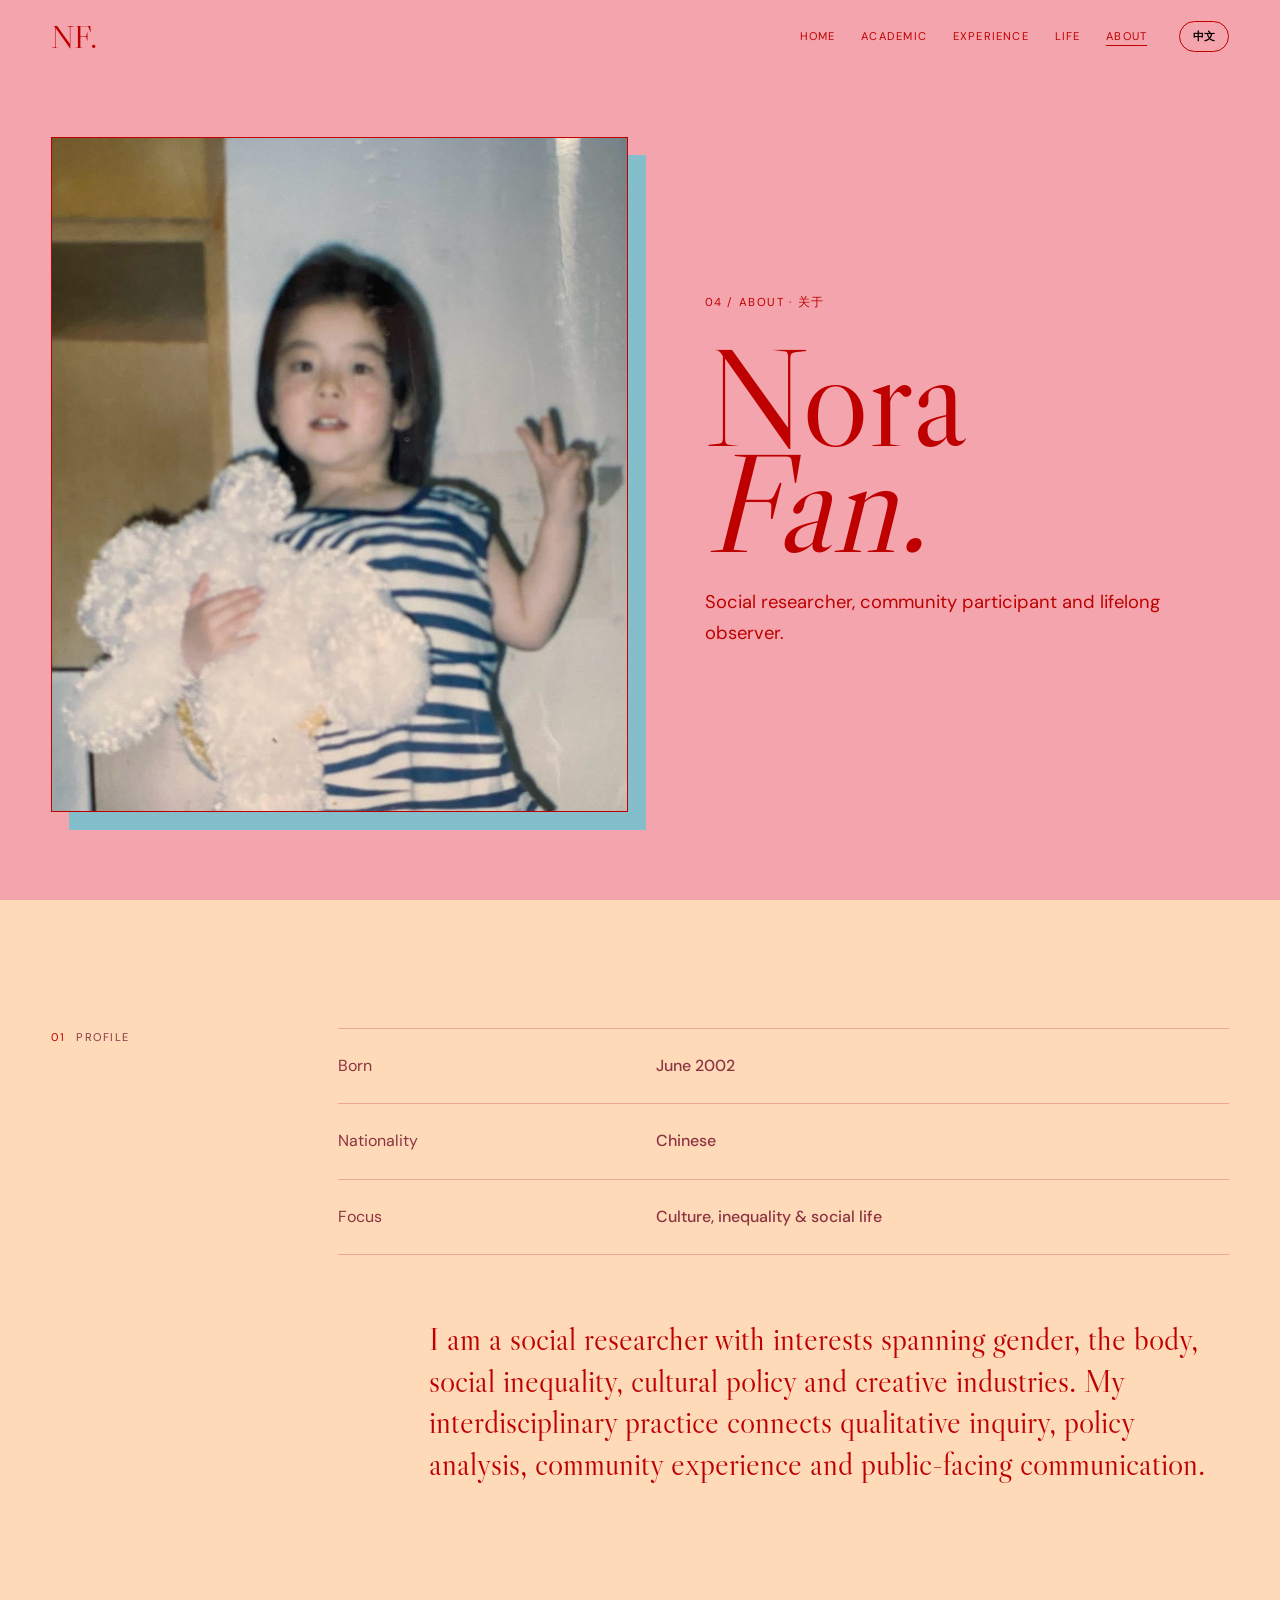
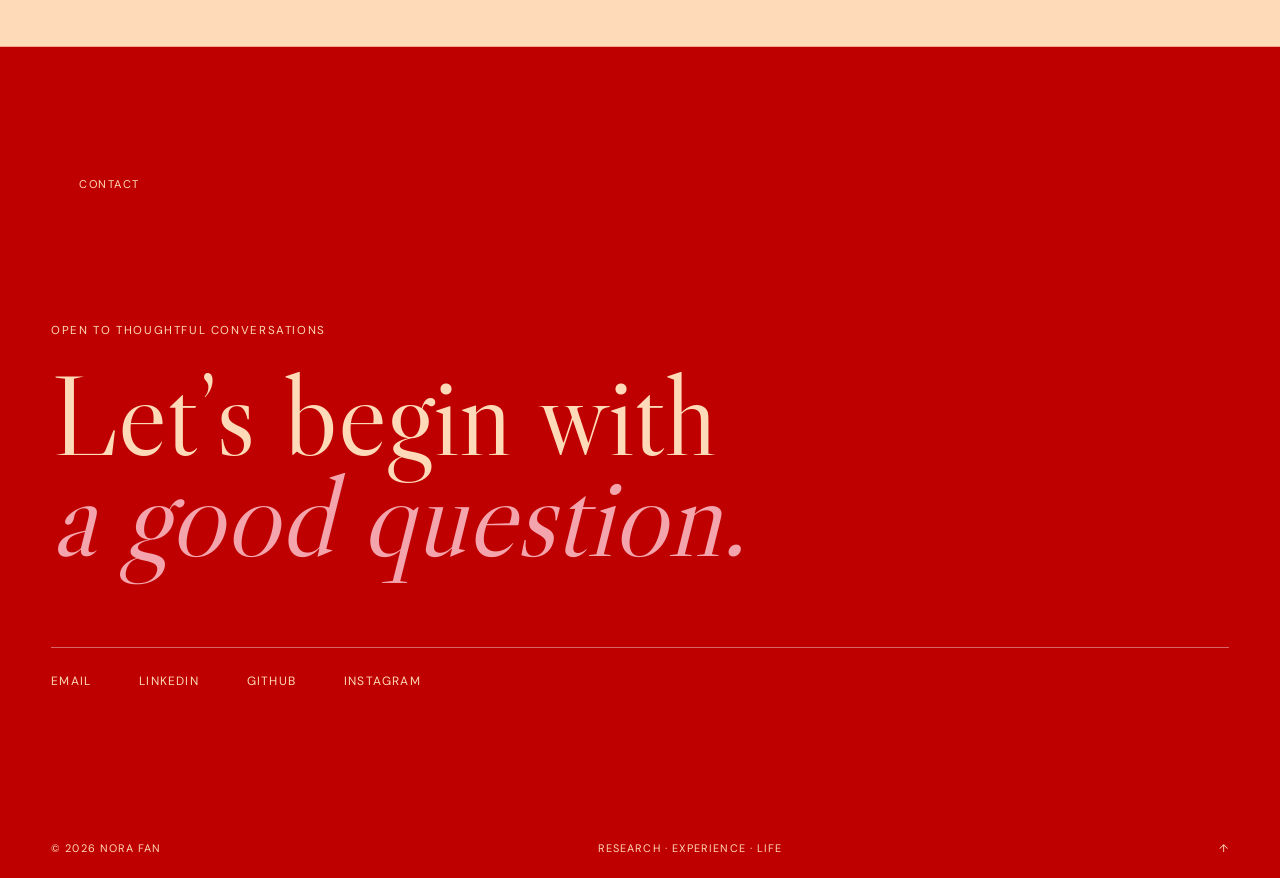
==== commit f0b8ea58: "Add files via upload" ====
--- a/about.html
+++ b/about.html
@@ -1,4 +1,4 @@
-<!doctype html><html lang="en"><head><meta charset="UTF-8"><meta name="viewport" content="width=device-width,initial-scale=1"><meta name="description" content="About and contact Nora Fan."><meta name="theme-color" content="#F3A4AC"><title>About — Nora Fan</title><link rel="preconnect" href="https://fonts.googleapis.com"><link rel="preconnect" href="https://fonts.gstatic.com" crossorigin><link href="https://fonts.googleapis.com/css2?family=DM+Sans:wght@400;500;600&amp;family=Libre+Caslon+Display&amp;family=Noto+Serif+SC:wght@500;700&amp;display=swap" rel="stylesheet"><link rel="stylesheet" href="style.css"><script src="script.js" defer></script></head><body class="page-about"><a class="skip-link" href="#main">Skip</a>
+<!doctype html><html lang="en"><head><meta charset="UTF-8"><meta name="viewport" content="width=device-width,initial-scale=1"><meta name="description" content="About and contact Nora Fan."><meta name="theme-color" content="#F3A4AC"><title>About — Nora Fan</title><link rel="preconnect" href="https://fonts.googleapis.com"><link rel="preconnect" href="https://fonts.gstatic.com" crossorigin><link href="https://fonts.googleapis.com/css2?family=DM+Sans:wght@400;500;600&amp;family=Libre+Caslon+Display&amp;family=Noto+Serif+SC:wght@500;700&amp;display=swap" rel="stylesheet"><link rel="stylesheet" href="style.css?v=4"><script src="script.js?v=4" defer></script></head><body class="page-about"><a class="skip-link" href="#main">Skip</a>
 <header class="site-header" data-header><a class="wordmark" href="index.html">NF<span>.</span></a><button class="menu-toggle" aria-expanded="false" aria-controls="site-nav"><span class="sr-only">Menu</span><span></span><span></span></button><nav id="site-nav" class="site-nav"><a href="index.html"><span class="lang-en">Home</span><span class="lang-zh">首页</span></a><a href="academic.html"><span class="lang-en">Academic</span><span class="lang-zh">学术</span></a><a href="experience.html"><span class="lang-en">Experience</span><span class="lang-zh">经历</span></a><a href="life.html"><span class="lang-en">Life</span><span class="lang-zh">生活</span></a><a href="about.html" aria-current="page"><span class="lang-en">About</span><span class="lang-zh">关于</span></a></nav><button class="language-toggle" data-language-toggle><span data-language-label>中文</span></button></header>
 <main id="main"><section class="about-portrait" id="top"><div class="portrait-frame reveal"><img src="assets/nora-profile.jpg" alt="Childhood photograph of Nora Fan"></div><div class="portrait-copy reveal"><p class="hero-kicker">04 / About · 关于</p><h1>Nora<br><em>Fan.</em></h1><p><span class="lang-en">Social researcher, community participant and lifelong observer.</span><span class="lang-zh">社会研究者、社区参与者，也是始终保持观察的人。</span></p></div></section>
 <section class="section bio-section"><div class="section-label reveal"><span>01</span><span class="lang-en">Profile</span><span class="lang-zh">个人信息</span></div><div class="section-content"><div class="facts"><div class="reveal"><span><span class="lang-en">Born</span><span class="lang-zh">出生年月</span></span><strong><span class="lang-en">June 2002</span><span class="lang-zh">2002年6月</span></strong></div><div class="reveal"><span><span class="lang-en">Nationality</span><span class="lang-zh">国籍</span></span><strong><span class="lang-en">Chinese</span><span class="lang-zh">中国</span></strong></div><div class="reveal"><span><span class="lang-en">Focus</span><span class="lang-zh">关注领域</span></span><strong><span class="lang-en">Culture, inequality &amp; social life</span><span class="lang-zh">文化、不平等与社会生活</span></strong></div></div><div class="bio-copy reveal"><p><span class="lang-en">I am a social researcher with interests spanning gender, the body, social inequality, cultural policy and creative industries. My interdisciplinary practice connects qualitative inquiry, policy analysis, community experience and public-facing communication.</span><span class="lang-zh">我是一名社会研究者，关注性别、身体、社会不平等、文化政策与创意产业。我的跨学科实践连接质性研究、政策分析、社区经验与公共传播。</span></p></div></div></section>
--- a/style.css
+++ b/style.css
@@ -1 +1 @@
-:root{--pink:#F3A4AC;--blue:#84BECA;--red:#EF4067;--peach:#FEDAB8;--deep:#BE0001;--cream:#fff6ed;--ink:#3a1b24;--muted:#76545d;--line:rgba(58,27,36,.2);--serif:"Libre Caslon Display","Noto Serif SC",Georgia,serif;--sans:"DM Sans",Arial,sans-serif;--gutter:clamp(1.2rem,4vw,4.5rem)}*{box-sizing:border-box}html{scroll-behavior:smooth}body{margin:0;background:var(--cream);color:var(--ink);font-family:var(--sans);line-height:1.65;text-rendering:optimizeLegibility}body::before{content:"";position:fixed;inset:0;pointer-events:none;opacity:.12;background-image:radial-gradient(rgba(58,27,36,.2) .45px,transparent .45px);background-size:4px 4px;z-index:10}a{color:inherit}.lang-zh{display:none}html[lang="zh-CN"] .lang-en{display:none}html[lang="zh-CN"] .lang-zh{display:inline}html[lang="zh-CN"] h1,html[lang="zh-CN"] h2,html[lang="zh-CN"] h3{font-family:"Noto Serif SC",var(--serif)}.sr-only{position:absolute;width:1px;height:1px;overflow:hidden;clip:rect(0,0,0,0)}.skip-link{position:fixed;top:-5rem;left:1rem;z-index:100;background:var(--ink);color:white;padding:.7rem 1rem}.skip-link:focus{top:1rem}.site-header{position:fixed;top:0;z-index:20;width:100%;min-height:74px;padding:0 var(--gutter);display:flex;align-items:center;gap:2rem;border-bottom:1px solid transparent;transition:.25s}.site-header.is-scrolled{background:rgba(255,246,237,.92);backdrop-filter:blur(12px);border-color:var(--line)}.wordmark{font:2rem/1 var(--serif);text-decoration:none}.wordmark span{color:var(--deep)}.site-nav{display:flex;gap:clamp(.8rem,2vw,2rem);margin-left:auto}.site-nav a{font-size:.7rem;letter-spacing:.11em;text-decoration:none;text-transform:uppercase}.site-nav a:hover,.site-nav a[aria-current="page"]{color:var(--deep);text-decoration:underline;text-underline-offset:.45em}.language-toggle{border:1px solid var(--ink);border-radius:2rem;background:transparent;padding:.45rem .8rem;font:600 .68rem var(--sans);cursor:pointer}.language-toggle:hover{background:var(--ink);color:var(--cream)}.menu-toggle{display:none;border:0;background:none}.menu-toggle>span:not(.sr-only){display:block;width:24px;height:1px;margin:6px 0;background:var(--ink)}.platform-hero,.page-hero{min-height:86svh;padding:clamp(8rem,16vh,11rem) var(--gutter) clamp(3rem,7vw,6rem);display:flex;flex-direction:column;justify-content:space-between;border-bottom:1px solid var(--line)}.platform-hero{background:var(--pink)}.hero-kicker,.eyebrow{color:var(--deep);font-size:.72rem;letter-spacing:.14em;text-transform:uppercase}.platform-hero h1,.page-hero h1{max-width:1250px;margin:3rem 0;font:clamp(4rem,9vw,10rem)/.88 var(--serif);letter-spacing:-.05em}.platform-hero h1 em,.page-hero h1 em,.contact h2 em{color:var(--deep);font-weight:400}.platform-intro{width:min(100%,760px);margin-left:auto;display:flex;justify-content:space-between;gap:2rem;align-items:end}.platform-intro p,.page-lede{max-width:620px;margin:0;font-size:clamp(1rem,1.5vw,1.3rem)}.platform-intro>span{font-size:.7rem;text-transform:uppercase;letter-spacing:.1em;white-space:nowrap}.page-lede{margin-left:auto}.worlds{display:grid;grid-template-columns:repeat(3,1fr)}.world-card{min-height:72svh;padding:clamp(1.5rem,3vw,3rem);display:flex;flex-direction:column;text-decoration:none;border-right:1px solid var(--line);transition:transform .3s}.world-card:hover{transform:translateY(-8px)}.world-number,.world-label,.world-enter{font-size:.68rem;letter-spacing:.12em;text-transform:uppercase}.world-label{margin-top:1rem;color:var(--deep)}.world-card h2{margin:auto 0 1.5rem;font:clamp(2.7rem,4.3vw,5rem)/.96 var(--serif)}.world-card p{max-width:390px}.world-enter{display:flex;justify-content:space-between;padding-top:1.5rem;margin-top:2rem;border-top:1px solid}.world-enter b{font:1.4rem var(--serif)}.world-academic{background:var(--blue)}.world-experience{background:var(--red);color:var(--cream)}.world-experience .world-label{color:var(--peach)}.world-life{background:var(--peach)}.page-academic .page-hero{background:var(--blue)}.page-experience .page-hero{background:var(--red);color:var(--cream)}.page-experience .page-hero .hero-kicker,.page-experience .page-hero em{color:var(--peach)}.page-life .page-hero{background:var(--peach)}.section{display:grid;grid-template-columns:minmax(150px,1fr) minmax(0,4fr);gap:clamp(2rem,5vw,7rem);padding:clamp(5rem,10vw,10rem) var(--gutter);border-bottom:1px solid var(--line)}.section-label{color:var(--muted);font-size:.7rem;letter-spacing:.13em;text-transform:uppercase}.section-label>span:first-child{color:var(--deep);margin-right:.7rem}.section-content{min-width:0}.display-title{max-width:1000px;margin:0 0 clamp(3rem,6vw,6rem);font:clamp(2.6rem,5vw,6rem)/1 var(--serif)}.about-grid{display:grid;grid-template-columns:1.5fr 1fr;gap:clamp(3rem,7vw,8rem)}.body-copy{max-width:620px}.education-section{background:var(--peach)}.timeline{border-top:1px solid var(--line)}.timeline-item{display:grid;grid-template-columns:minmax(160px,.7fr) 2fr;gap:2rem;padding:2.5rem 0;border-bottom:1px solid var(--line)}.timeline-item time{color:var(--deep);font-size:.75rem;letter-spacing:.1em}.timeline-item h2{margin:0;font:clamp(2rem,4vw,4.5rem)/1 var(--serif)}.timeline-item p{margin:.8rem 0 0;color:var(--muted)}.interests{background:var(--pink)}.interest-list{list-style:none;margin:0;padding:0}.interest-list li{display:grid;grid-template-columns:65px 1.2fr 1fr;gap:2rem;align-items:baseline;padding:2rem 0;border-top:1px solid var(--line)}.interest-list li:last-child{border-bottom:1px solid var(--line)}.item-number{color:var(--deep);font:1.5rem var(--serif)}.interest-list h3{margin:0;font:clamp(1.8rem,3vw,3.5rem)/1.1 var(--serif)}.interest-list p{margin:0;color:var(--muted)}.research-list{border-top:1px solid var(--line)}.research-card{padding:clamp(2rem,5vw,4.5rem) 0;border-bottom:1px solid var(--line)}.research-meta{display:flex;justify-content:space-between;color:var(--deep);font-size:.68rem;letter-spacing:.1em;text-transform:uppercase}.research-card h3{max-width:920px;margin:1.5rem 0;font:clamp(2rem,4vw,4.5rem)/1 var(--serif)}.research-card p{max-width:650px;margin-left:auto;color:var(--muted)}.project-stories{padding:clamp(4rem,8vw,8rem) var(--gutter);background:var(--cream)}.story-card{display:grid;grid-template-columns:1fr 1.1fr;min-height:480px;margin-bottom:2rem}.story-visual{padding:2rem;display:flex;flex-direction:column;justify-content:space-between}.story-visual span{font-size:.68rem;letter-spacing:.12em}.story-visual strong{font:clamp(3rem,6vw,7rem)/.85 var(--serif)}.story-copy{padding:clamp(2rem,5vw,5rem);display:flex;flex-direction:column;justify-content:center;background:white}.story-copy h2{margin:1rem 0 2rem;font:clamp(2.5rem,4.5vw,5.5rem)/1 var(--serif)}.story-copy p:last-child{max-width:650px}.story-blue .story-visual{background:var(--blue)}.story-peach .story-visual{background:var(--peach)}.interest-wall{display:grid;grid-template-columns:repeat(3,1fr)}.hobby{min-height:330px;padding:2rem;display:flex;flex-direction:column;justify-content:space-between;border-right:1px solid var(--line);border-bottom:1px solid var(--line)}.hobby span{font-size:.7rem}.hobby h2{margin:0;font:clamp(2.5rem,4vw,4.5rem)/1 var(--serif)}.hobby-pink{background:var(--pink)}.hobby-blue{background:var(--blue)}.hobby-red{background:var(--red);color:white}.hobby-peach{background:var(--peach)}.hobby-deep{background:var(--deep);color:white}.hobby-sun{background:#ffd45e}.about-portrait{min-height:100svh;padding:7rem var(--gutter) 4rem;display:grid;grid-template-columns:1.1fr 1fr;gap:clamp(2rem,6vw,7rem);align-items:center;background:var(--pink)}.portrait-frame{height:min(75vh,760px);overflow:hidden;border:1px solid var(--ink);box-shadow:18px 18px 0 var(--blue)}.portrait-frame img{width:100%;height:100%;object-fit:cover}.portrait-copy h1{margin:2rem 0;font:clamp(5rem,11vw,12rem)/.75 var(--serif)}.portrait-copy h1 em{color:var(--deep);font-weight:400}.portrait-copy>p:last-child{max-width:470px;font-size:1.15rem}.bio-section{background:var(--peach)}.facts>div{display:grid;grid-template-columns:1fr 2fr;gap:2rem;padding:1.5rem 0;border-top:1px solid var(--line)}.facts>div:last-child{border-bottom:1px solid var(--line)}.facts span{color:var(--muted)}.facts strong{font-weight:500}.bio-copy{max-width:800px;margin:4rem 0 0 auto;font:clamp(1.5rem,2.5vw,2.5rem)/1.3 var(--serif)}.contact{min-height:80svh;padding:clamp(5rem,10vw,9rem) var(--gutter);background:var(--deep);color:var(--cream)}.contact .section-label,.contact .eyebrow{color:var(--peach)}.contact-main{margin-top:clamp(4rem,10vw,9rem)}.contact h2{margin:1.5rem 0 5rem;font:clamp(4rem,9vw,10rem)/.88 var(--serif)}.contact h2 em{color:var(--pink)}.contact-links{display:flex;flex-wrap:wrap;gap:1rem 3rem;padding-top:1.5rem;border-top:1px solid rgba(255,255,255,.4);text-transform:uppercase;font-size:.75rem;letter-spacing:.1em}.contact-links a{text-decoration:none}.site-footer{padding:1.25rem var(--gutter);display:flex;justify-content:space-between;gap:1rem;background:var(--ink);color:var(--cream);font-size:.68rem;letter-spacing:.1em;text-transform:uppercase}.site-footer a{text-decoration:none}.content-note{color:var(--deep);font-size:.8rem}.reveal{opacity:0;transform:translateY(18px);transition:opacity .7s,transform .7s}.reveal.is-visible{opacity:1;transform:none}@media(max-width:820px){.menu-toggle{display:block;z-index:2;margin-left:auto}.site-nav{position:fixed;inset:0;padding:8rem var(--gutter);background:var(--cream);flex-direction:column;gap:1.5rem;transform:translateY(-105%);transition:.3s}.site-nav a{font:2.2rem var(--serif);text-transform:none}.site-header.menu-open .site-nav{transform:none}.language-toggle{z-index:2}.worlds,.interest-wall{grid-template-columns:1fr}.world-card{min-height:520px}.section{grid-template-columns:1fr}.about-grid{grid-template-columns:1fr}.interest-list li{grid-template-columns:45px 1fr}.interest-list p{grid-column:2}.story-card{grid-template-columns:1fr}.story-visual{min-height:400px}.about-portrait{grid-template-columns:1fr;padding-top:7rem}.portrait-frame{height:65vh}.facts>div{grid-template-columns:1fr}.timeline-item{grid-template-columns:1fr}.platform-intro{margin-left:0;align-items:start;flex-direction:column}}@media(max-width:560px){.platform-hero,.page-hero{min-height:78svh}.platform-hero h1,.page-hero h1{font-size:clamp(3.6rem,16vw,6rem)}.site-footer{flex-direction:column}.language-toggle{padding:.35rem .6rem}.portrait-frame{height:55vh}.research-meta{flex-direction:column;gap:.5rem}}@media(prefers-reduced-motion:reduce){html{scroll-behavior:auto}*,*:before,*:after{transition-duration:.01ms!important}.reveal{opacity:1;transform:none}}
+:root{--pink:#F3A4AC;--blue:#84BECA;--red:#EF4067;--peach:#FEDAB8;--deep:#BE0001;--cream:#FEDAB8;--ink:#BE0001;--muted:#8d3443;--line:rgba(190,0,1,.24);--serif:"Libre Caslon Display","Noto Serif SC",Georgia,serif;--sans:"DM Sans",Arial,sans-serif;--gutter:clamp(1.2rem,4vw,4.5rem)}*{box-sizing:border-box}html{scroll-behavior:smooth}body{margin:0;background:var(--cream);color:var(--ink);font-family:var(--sans);line-height:1.65;text-rendering:optimizeLegibility}body::before{content:"";position:fixed;inset:0;pointer-events:none;opacity:.12;background-image:radial-gradient(rgba(58,27,36,.2) .45px,transparent .45px);background-size:4px 4px;z-index:10}a{color:inherit}[hidden]{display:none!important}.lang-zh{display:none}html[lang="zh-CN"] .lang-en{display:none}html[lang="zh-CN"] .lang-zh{display:inline}html[lang="zh-CN"] h1,html[lang="zh-CN"] h2,html[lang="zh-CN"] h3{font-family:"Noto Serif SC",var(--serif)}.sr-only{position:absolute;width:1px;height:1px;overflow:hidden;clip:rect(0,0,0,0)}.skip-link{position:fixed;top:-5rem;left:1rem;z-index:100;background:var(--ink);color:white;padding:.7rem 1rem}.skip-link:focus{top:1rem}.site-header{position:fixed;top:0;z-index:20;width:100%;min-height:74px;padding:0 var(--gutter);display:flex;align-items:center;gap:2rem;border-bottom:1px solid transparent;transition:.25s}.site-header.is-scrolled{background:rgba(254,218,184,.94);backdrop-filter:blur(12px);border-color:var(--line)}.wordmark{font:2rem/1 var(--serif);text-decoration:none}.wordmark span{color:var(--deep)}.site-nav{display:flex;gap:clamp(.8rem,2vw,2rem);margin-left:auto}.site-nav a{font-size:.7rem;letter-spacing:.11em;text-decoration:none;text-transform:uppercase}.site-nav a:hover,.site-nav a[aria-current="page"]{color:var(--deep);text-decoration:underline;text-underline-offset:.45em}.language-toggle{border:1px solid var(--ink);border-radius:2rem;background:transparent;padding:.45rem .8rem;font:600 .68rem var(--sans);cursor:pointer}.language-toggle:hover{background:var(--ink);color:var(--cream)}.menu-toggle{display:none;border:0;background:none}.menu-toggle>span:not(.sr-only){display:block;width:24px;height:1px;margin:6px 0;background:var(--ink)}.platform-hero,.page-hero{min-height:86svh;padding:clamp(8rem,16vh,11rem) var(--gutter) clamp(3rem,7vw,6rem);display:flex;flex-direction:column;justify-content:space-between;border-bottom:1px solid var(--line)}.platform-hero{background:var(--pink)}.hero-kicker,.eyebrow{color:var(--deep);font-size:.72rem;letter-spacing:.14em;text-transform:uppercase}.platform-hero h1,.page-hero h1{max-width:1250px;margin:3rem 0;font:clamp(4rem,9vw,10rem)/.88 var(--serif);letter-spacing:-.05em}.platform-hero h1 em,.page-hero h1 em,.contact h2 em{color:var(--deep);font-weight:400}.platform-intro{width:min(100%,760px);margin-left:auto;display:flex;justify-content:space-between;gap:2rem;align-items:end}.platform-intro p,.page-lede{max-width:620px;margin:0;font-size:clamp(1rem,1.5vw,1.3rem)}.platform-intro>span{font-size:.7rem;text-transform:uppercase;letter-spacing:.1em;white-space:nowrap}.page-lede{margin-left:auto}.worlds{display:grid;grid-template-columns:repeat(3,1fr)}.world-card{min-height:72svh;padding:clamp(1.5rem,3vw,3rem);display:flex;flex-direction:column;text-decoration:none;border-right:1px solid var(--line);transition:transform .3s}.world-card:hover{transform:translateY(-8px)}.world-number,.world-label,.world-enter{font-size:.68rem;letter-spacing:.12em;text-transform:uppercase}.world-label{margin-top:1rem;color:var(--deep)}.world-card h2{margin:auto 0 1.5rem;font:clamp(2.7rem,4.3vw,5rem)/.96 var(--serif)}.world-card p{max-width:390px}.world-enter{display:flex;justify-content:space-between;padding-top:1.5rem;margin-top:2rem;border-top:1px solid}.world-enter b{font:1.4rem var(--serif)}.world-academic{background:var(--blue)}.world-experience{background:var(--red);color:var(--cream)}.world-experience .world-label{color:var(--peach)}.world-life{background:var(--peach)}.page-academic .page-hero{background:var(--blue)}.page-experience .page-hero{background:var(--red);color:var(--cream)}.page-experience .page-hero .hero-kicker,.page-experience .page-hero em{color:var(--peach)}.page-life .page-hero{background:var(--peach)}.section{display:grid;grid-template-columns:minmax(150px,1fr) minmax(0,4fr);gap:clamp(2rem,5vw,7rem);padding:clamp(5rem,10vw,10rem) var(--gutter);border-bottom:1px solid var(--line)}.section-label{color:var(--muted);font-size:.7rem;letter-spacing:.13em;text-transform:uppercase}.section-label>span:first-child{color:var(--deep);margin-right:.7rem}.section-content{min-width:0}.display-title{max-width:1000px;margin:0 0 clamp(3rem,6vw,6rem);font:clamp(2.6rem,5vw,6rem)/1 var(--serif)}.about-grid{display:grid;grid-template-columns:1.5fr 1fr;gap:clamp(3rem,7vw,8rem)}.body-copy{max-width:620px}.education-section{background:var(--peach)}.timeline{border-top:1px solid var(--line)}.timeline-item{display:grid;grid-template-columns:minmax(160px,.7fr) 2fr;gap:2rem;padding:2.5rem 0;border-bottom:1px solid var(--line)}.timeline-item time{color:var(--deep);font-size:.75rem;letter-spacing:.1em}.timeline-item h2{margin:0;font:clamp(2rem,4vw,4.5rem)/1 var(--serif)}.timeline-item p{margin:.8rem 0 0;color:var(--muted)}.interests{background:var(--pink)}.interest-list{list-style:none;margin:0;padding:0}.interest-list li{display:grid;grid-template-columns:65px 1.2fr 1fr;gap:2rem;align-items:baseline;padding:2rem 0;border-top:1px solid var(--line)}.interest-list li:last-child{border-bottom:1px solid var(--line)}.item-number{color:var(--deep);font:1.5rem var(--serif)}.interest-list h3{margin:0;font:clamp(1.8rem,3vw,3.5rem)/1.1 var(--serif)}.interest-list p{margin:0;color:var(--muted)}.research-list{border-top:1px solid var(--line)}.research-card{padding:clamp(2rem,5vw,4.5rem) 0;border-bottom:1px solid var(--line)}.research-meta{display:flex;justify-content:space-between;color:var(--deep);font-size:.68rem;letter-spacing:.1em;text-transform:uppercase}.research-card h3{max-width:920px;margin:1.5rem 0;font:clamp(2rem,4vw,4.5rem)/1 var(--serif)}.research-card p{max-width:650px;margin-left:auto;color:var(--muted)}.project-stories{padding:clamp(4rem,8vw,8rem) var(--gutter);background:var(--cream)}.story-card{display:grid;grid-template-columns:1fr 1.1fr;min-height:480px;margin-bottom:2rem}.story-visual{padding:2rem;display:flex;flex-direction:column;justify-content:space-between}.story-visual span{font-size:.68rem;letter-spacing:.12em}.story-visual strong{font:clamp(3rem,6vw,7rem)/.85 var(--serif)}.story-copy{padding:clamp(2rem,5vw,5rem);display:flex;flex-direction:column;justify-content:center;background:var(--pink)}.story-copy h2{margin:1rem 0 2rem;font:clamp(2.5rem,4.5vw,5.5rem)/1 var(--serif)}.story-copy p:last-child{max-width:650px}.story-blue .story-visual{background:var(--blue)}.story-peach .story-visual{background:var(--peach)}.interest-wall{display:grid;grid-template-columns:repeat(3,1fr)}.hobby{min-height:330px;padding:2rem;display:flex;flex-direction:column;justify-content:space-between;border-right:1px solid var(--line);border-bottom:1px solid var(--line)}.hobby span{font-size:.7rem}.hobby h2{margin:0;font:clamp(2.5rem,4vw,4.5rem)/1 var(--serif)}.hobby-pink{background:var(--pink)}.hobby-blue{background:var(--blue)}.hobby-red{background:var(--red);color:white}.hobby-peach{background:var(--peach)}.hobby-deep{background:var(--deep);color:white}.hobby-sun{background:#ffd45e}.about-portrait{min-height:100svh;padding:7rem var(--gutter) 4rem;display:grid;grid-template-columns:1.1fr 1fr;gap:clamp(2rem,6vw,7rem);align-items:center;background:var(--pink)}.portrait-frame{height:min(75vh,760px);overflow:hidden;border:1px solid var(--ink);box-shadow:18px 18px 0 var(--blue)}.portrait-frame img{width:100%;height:100%;object-fit:cover}.portrait-copy h1{margin:2rem 0;font:clamp(5rem,11vw,12rem)/.75 var(--serif)}.portrait-copy h1 em{color:var(--deep);font-weight:400}.portrait-copy>p:last-child{max-width:470px;font-size:1.15rem}.bio-section{background:var(--peach)}.facts>div{display:grid;grid-template-columns:1fr 2fr;gap:2rem;padding:1.5rem 0;border-top:1px solid var(--line)}.facts>div:last-child{border-bottom:1px solid var(--line)}.facts span{color:var(--muted)}.facts strong{font-weight:500}.bio-copy{max-width:800px;margin:4rem 0 0 auto;font:clamp(1.5rem,2.5vw,2.5rem)/1.3 var(--serif)}.contact{min-height:80svh;padding:clamp(5rem,10vw,9rem) var(--gutter);background:var(--deep);color:var(--cream)}.contact .section-label,.contact .eyebrow{color:var(--peach)}.contact-main{margin-top:clamp(4rem,10vw,9rem)}.contact h2{margin:1.5rem 0 5rem;font:clamp(4rem,9vw,10rem)/.88 var(--serif)}.contact h2 em{color:var(--pink)}.contact-links{display:flex;flex-wrap:wrap;gap:1rem 3rem;padding-top:1.5rem;border-top:1px solid rgba(255,255,255,.4);text-transform:uppercase;font-size:.75rem;letter-spacing:.1em}.contact-links a{text-decoration:none}.site-footer{padding:1.25rem var(--gutter);display:flex;justify-content:space-between;gap:1rem;background:var(--ink);color:var(--cream);font-size:.68rem;letter-spacing:.1em;text-transform:uppercase}.site-footer a{text-decoration:none}.content-note{color:var(--deep);font-size:.8rem}.reveal{opacity:0;transform:translateY(18px);transition:opacity .7s,transform .7s}.reveal.is-visible{opacity:1;transform:none}@media(max-width:820px){.menu-toggle{display:block;z-index:2;margin-left:auto}.site-nav{position:fixed;inset:0;padding:8rem var(--gutter);background:var(--cream);flex-direction:column;gap:1.5rem;transform:translateY(-105%);transition:.3s}.site-nav a{font:2.2rem var(--serif);text-transform:none}.site-header.menu-open .site-nav{transform:none}.language-toggle{z-index:2}.worlds,.interest-wall{grid-template-columns:1fr}.world-card{min-height:520px}.section{grid-template-columns:1fr}.about-grid{grid-template-columns:1fr}.interest-list li{grid-template-columns:45px 1fr}.interest-list p{grid-column:2}.story-card{grid-template-columns:1fr}.story-visual{min-height:400px}.about-portrait{grid-template-columns:1fr;padding-top:7rem}.portrait-frame{height:65vh}.facts>div{grid-template-columns:1fr}.timeline-item{grid-template-columns:1fr}.platform-intro{margin-left:0;align-items:start;flex-direction:column}}@media(max-width:560px){.platform-hero,.page-hero{min-height:78svh}.platform-hero h1,.page-hero h1{font-size:clamp(3.6rem,16vw,6rem)}.site-footer{flex-direction:column}.language-toggle{padding:.35rem .6rem}.portrait-frame{height:55vh}.research-meta{flex-direction:column;gap:.5rem}}@media(prefers-reduced-motion:reduce){html{scroll-behavior:auto}*,*:before,*:after{transition-duration:.01ms!important}.reveal{opacity:1;transform:none}}
